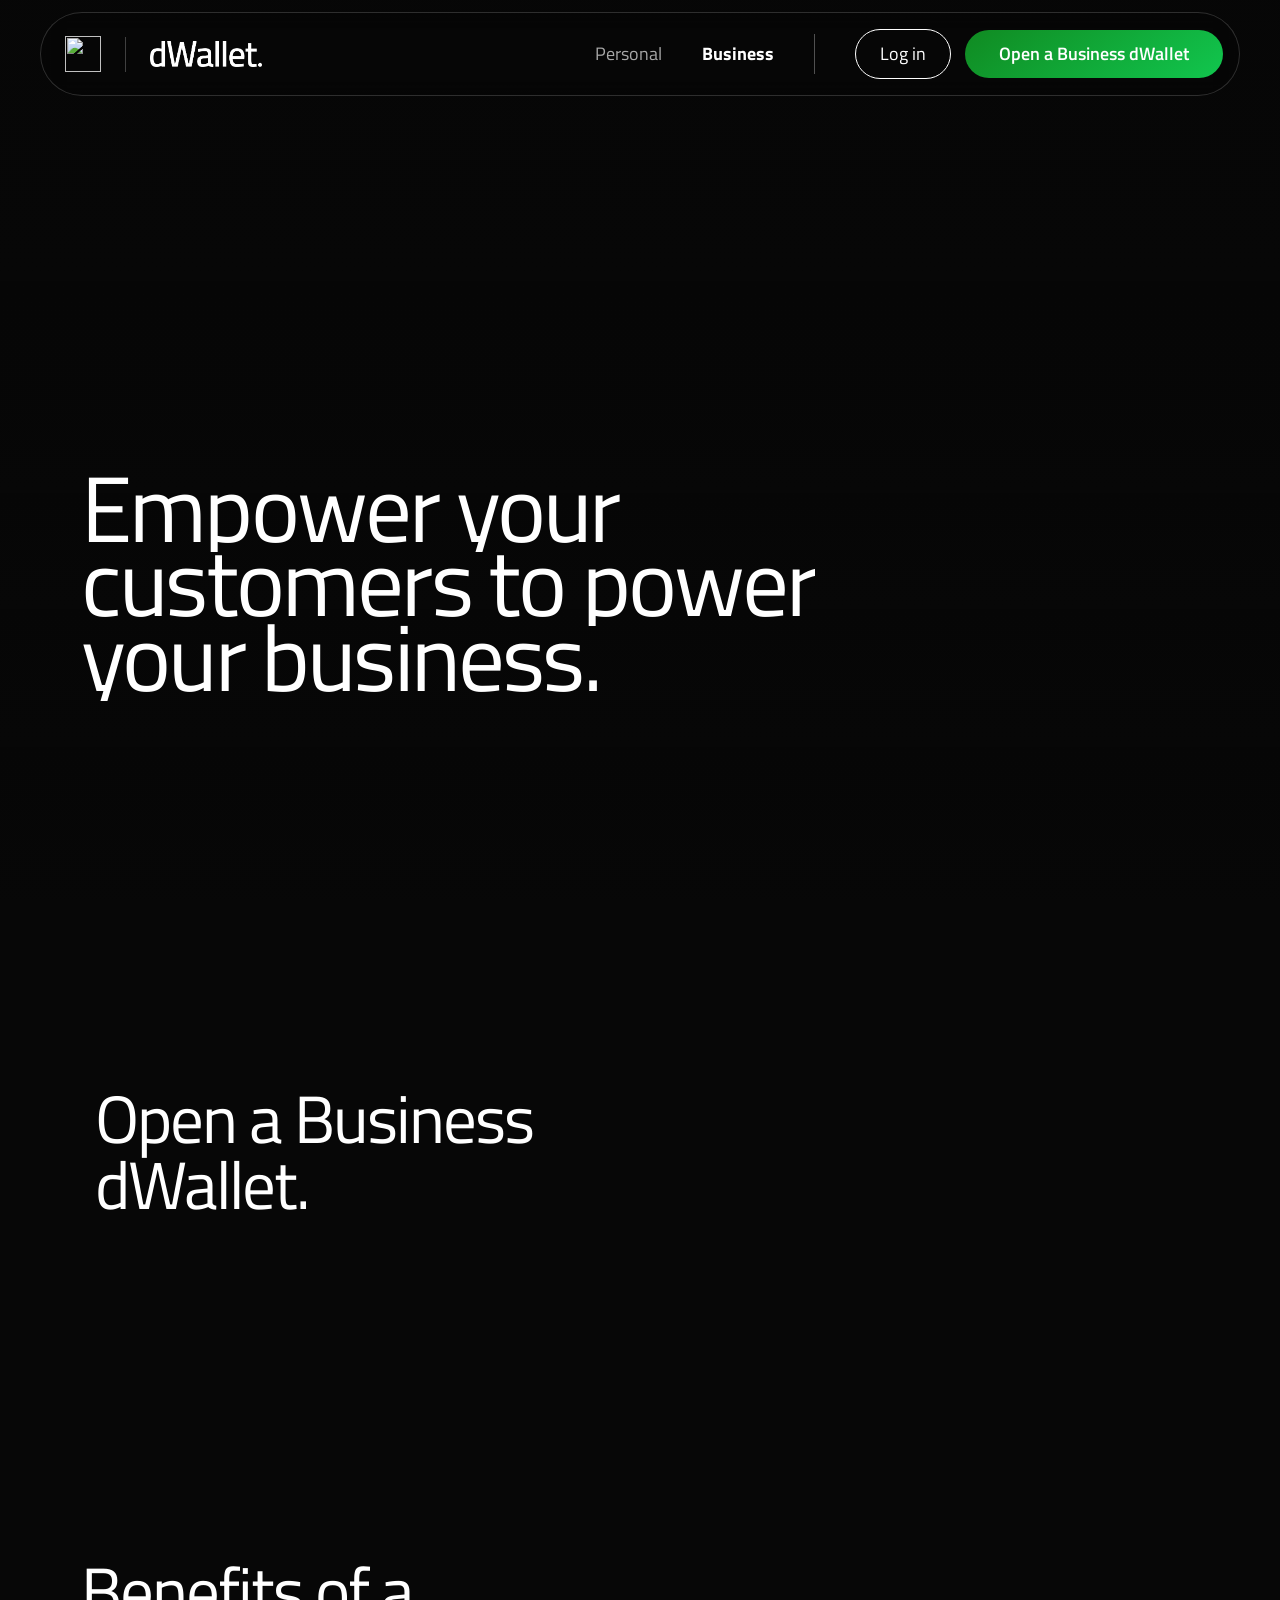
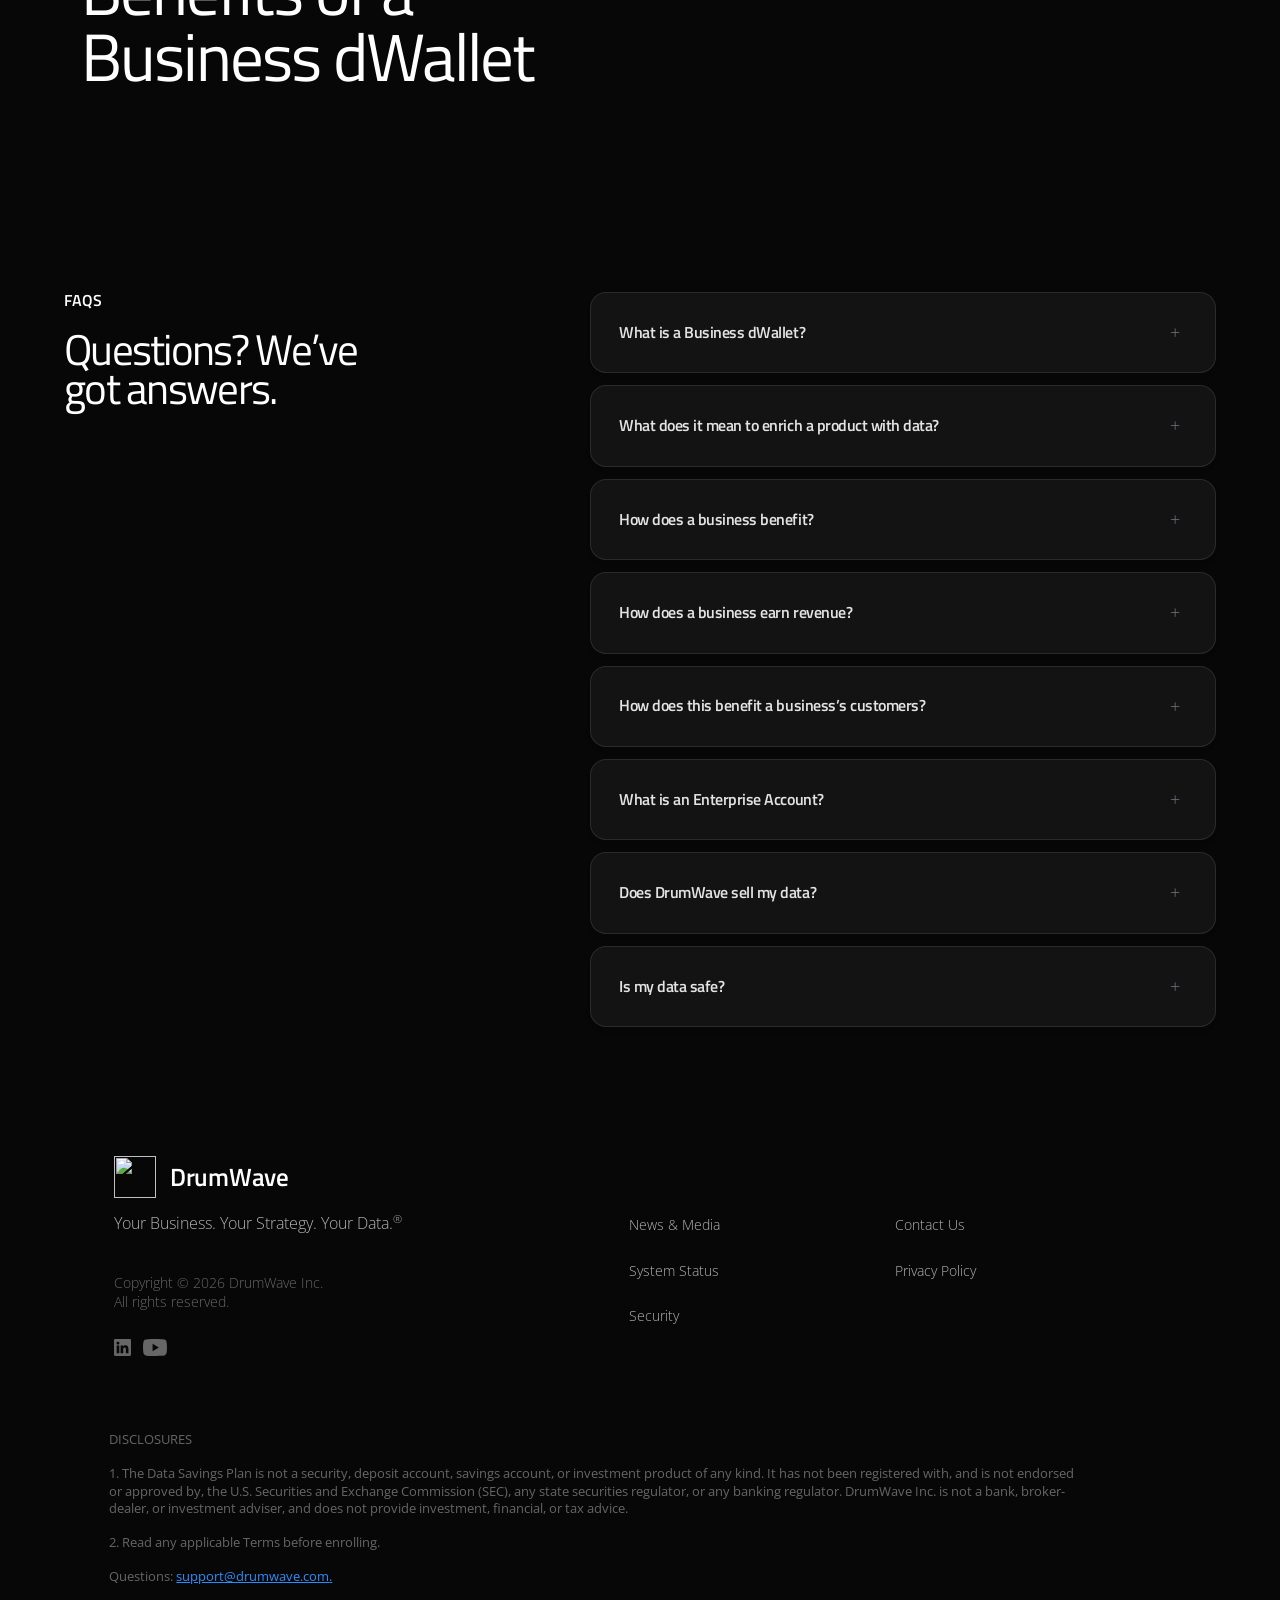
==== business.html @ 738a0034 "feat: site dw26cs release commit for initial deployment" ====
<!doctype html>
<html lang="en">
<head>
<meta charset="utf-8">
<meta name="viewport" content="width=device-width, initial-scale=1">
<title>DrumWave for Business: Empower your customers to power your business.</title>
<meta name="description" content="Empower your customers to power your business with a Business dWallet. Enrich your products with data, unlock a new revenue stream, and deliver more value to the people you serve.">
<meta name="robots" content="index, follow">
<link rel="canonical" href="https://drumwave.com/business.html">
<meta name="google-site-verification" content="Uno11EyNkLUE6XqBr32cJUTJdfERnW0rC3Rj4m_h0rY">

<meta property="og:type" content="website">
<meta property="og:site_name" content="DrumWave">
<meta property="og:title" content="DrumWave for Business: Turn Customer Data Into Revenue">
<meta property="og:description" content="Empower your customers to power your business with a Business dWallet — a new revenue stream built on data your customers already trust you with.">
<meta property="og:url" content="https://drumwave.com/business.html">
<meta property="og:image" content="https://drumwave.com/assets/img/sept8-run-01.jpg">
<meta property="og:image:width" content="1920">
<meta property="og:image:height" content="1080">
<meta property="og:image:alt" content="A barista pulling a shot at an espresso machine in a cafe">
<meta property="og:locale" content="en_US">
<meta name="twitter:card" content="summary_large_image">
<meta name="twitter:title" content="DrumWave for Business: Turn Customer Data Into Revenue">
<meta name="twitter:description" content="Empower your customers to power your business with a Business dWallet — a new revenue stream built on data your customers already trust you with.">
<meta name="twitter:image" content="https://drumwave.com/assets/img/sept8-run-01.jpg">

<!-- CookieScript consent banner -->
<script type="text/javascript" src="assets/js/cookiescript.js"></script>
<link rel="stylesheet" href="assets/css/cookiescript-custom.css">
<script type="text/javascript" src="assets/js/analytics.js"></script>
<script type="application/ld+json">
{
  "@context": "https://schema.org",
  "@type": "Organization",
  "name": "DrumWave",
  "url": "https://drumwave.com",
  "logo": "https://drumwave.com/assets/img/logo.png",
  "sameAs": [
    "https://linkedin.com/company/drumwave",
    "https://www.youtube.com/@Drumwave"
  ]
}
</script>
<script type="application/ld+json">
{
  "@context": "https://schema.org",
  "@type": "BreadcrumbList",
  "itemListElement": [
    { "@type": "ListItem", "position": 1, "name": "Home", "item": "https://drumwave.com/" },
    { "@type": "ListItem", "position": 2, "name": "Business", "item": "https://drumwave.com/business.html" }
  ]
}
</script>
<script type="application/ld+json">
{
  "@context": "https://schema.org",
  "@type": "FAQPage",
  "mainEntity": [
    {
      "@type": "Question",
      "name": "What is a Business dWallet?",
      "acceptedAnswer": {
        "@type": "Answer",
        "text": "A Business dWallet is a data wallet that enables a business to own, save, and manage the value of its data. With a Business dWallet, companies can enrich their products and services with data, turning every SKU into a traceable digital record with product-level data ownership and richer context with every transaction. This enables businesses' customers to gain shared custody of their data and receive value, and it enables businesses to reach a targeted group of individuals in the marketplace. All of this comes with a secure way to certify, manage, and license data."
      }
    },
    {
      "@type": "Question",
      "name": "What does it mean to enrich a product with data?",
      "acceptedAnswer": {
        "@type": "Answer",
        "text": "It’s as easy as importing the product information and confirming the suggestions in DrumWave’s automated tool selected for the company’s data. The business has full control over the products uploaded into the ecosystem and can manage them at any time, making them available or hiding them. Once the products are enriched with data, customers get the product as usual, plus the data that comes with it. With each transaction, the value of the data accumulates in their Data Savings Plan."
      }
    },
    {
      "@type": "Question",
      "name": "How does a business benefit?",
      "acceptedAnswer": {
        "@type": "Answer",
        "text": "A business gains on several fronts. Products enriched with certified data carry richer context in every transaction, and every SKU becomes a traceable digital record. The data a business already generates becomes a resource it can save, value, and license in the marketplace, creating a new revenue stream. And the gains go beyond revenue: by giving customers a share of the value their data creates, a business builds trust and stronger relationships."
      }
    },
    {
      "@type": "Question",
      "name": "How does a business earn revenue?",
      "acceptedAnswer": {
        "@type": "Answer",
        "text": "Businesses earn revenue as the data contributed is licensed for the cases authorized by the chosen Data Savings Plan. Data never leaves the system, so licensing happens as often as its value is used in offers and licensing deals."
      }
    },
    {
      "@type": "Question",
      "name": "How does this benefit a business’s customers?",
      "acceptedAnswer": {
        "@type": "Answer",
        "text": "Every purchase does more for the customers. Each transaction adds Data Certificates to their Data Savings Plan, and consumers receive cash benefits when choosing to license their data or accept an offer. Customers earn from the relationship they already have with the business, and that builds trust and gives them a reason to keep coming back."
      }
    },
    {
      "@type": "Question",
      "name": "What is an Enterprise Account?",
      "acceptedAnswer": {
        "@type": "Answer",
        "text": "Like banks in the financial system, Enterprise Accounts are authorized and audited businesses providing data monetization services within DrumWave’s Ecosystem. It’s an entity that issues dWallets and distributes and manages Data Savings Plans. An Enterprise Account provides individuals and organizations the infrastructure to participate in the New Data Economy at scale, supporting transactions that move money and data value simultaneously."
      }
    },
    {
      "@type": "Question",
      "name": "Does DrumWave sell my data?",
      "acceptedAnswer": {
        "@type": "Answer",
        "text": "No. Your data stays where it already is. DrumWave never holds your data, only the value it generates, like a bank that holds your money but does not own it. Your Data Savings Plan holds Data Certificates that represent your data and its value. Nothing happens with them without your approval."
      }
    },
    {
      "@type": "Question",
      "name": "Is my data safe?",
      "acceptedAnswer": {
        "@type": "Answer",
        "text": "Yes. DrumWave protects your business data using robust industry-standard security protocols and encryption methods, ensuring your information never leaves our secure system. We maintain strict compliance with global data standards, including GDPR, CCPA, LGPD, and SOC 2."
      }
    }
  ]
}
</script>
<link rel="icon" type="image/png" sizes="32x32" href="assets/img/favicon-32x32.png">
<link rel="icon" type="image/png" sizes="16x16" href="assets/img/favicon-16x16.png">
<link rel="icon" href="assets/img/favicon.ico">
<link rel="apple-touch-icon" sizes="180x180" href="assets/img/apple-touch-icon.png">
<link rel="manifest" href="site.webmanifest">
<link rel="preconnect" href="https://fonts.googleapis.com">
<link rel="preconnect" href="https://fonts.gstatic.com" crossorigin>
<link href="https://fonts.googleapis.com/css2?family=Titillium+Web:wght@200;300;400;600;700&family=Open+Sans:wght@300;400;500;600;700&display=swap" rel="stylesheet">
<style>
:root{
  --ink:#070707;
  --bone:#F3F2EE;
  --cobalt:#1F5BFF;
  --mute:#8A8A86;
  --line:rgba(243,242,238,.14);
  --scrim:rgba(7,7,7,.42);
}
*{box-sizing:border-box;margin:0;padding:0}
html{background:var(--ink);color:var(--bone)}
body{
  /* set on body as well as html: a host stylesheet targeting body would
     otherwise beat what body inherits from html, and drop text to its color */
  background:var(--ink);
  color:var(--bone);
  font-family:'Open Sans',system-ui,-apple-system,sans-serif;
  font-size:16px;
  font-weight:300;
  -webkit-font-smoothing:antialiased;
  -moz-osx-font-smoothing:grayscale;
  overflow-x:hidden;
  line-height:1.3;
}
img{display:block;user-select:none;-webkit-user-drag:none}
a{color:inherit;text-decoration:none}
button{font:inherit;color:inherit;background:none;border:0;cursor:pointer}

/* type */
.mono{
  font-family:'Open Sans',system-ui,sans-serif;
  font-size:11px;
  letter-spacing:.14em;
  text-transform:uppercase;
  color:var(--mute);
  font-weight:400;
}
.display{
  font-family:'Titillium Web',system-ui,sans-serif;
  font-weight:300;
  letter-spacing:-.025em;
  line-height:.98;
}
.xl{font-size:clamp(3rem,9.6vw,11rem)}
.lg{font-size:clamp(2.3rem,6.8vw,7.6rem)}
.md{font-size:clamp(1.8rem,5.4vw,5.6rem)}
.ln{display:block;overflow:hidden;padding-bottom:.08em;margin-bottom:-.08em}
.ln>span{display:block;will-change:transform}
.cob{color:var(--cobalt)}

/* chrome */
/* Figma 3068-141400: 1058px pill, 24/16 padding, 100px radius, 70% ink under a
   10px blur, 1px hairline at 30% grey. Type is Titillium 18 throughout. */
.nav{
  position:fixed;top:12px;left:50%;transform:translateX(-50%);z-index:50;
  width:min(1200px,94vw);height:84px;padding:16px 16px 16px 24px;
  display:flex;align-items:center;gap:40px;
  border:1px solid rgba(139,139,139,.3);border-radius:100px;
  background:rgba(7,7,7,.7);backdrop-filter:blur(10px);-webkit-backdrop-filter:blur(10px);
  font-family:'Titillium Web',system-ui,sans-serif;font-size:18px;line-height:1;
}
.nav .logo{display:flex;align-items:center;gap:24px;margin-right:auto}
.nav .logo .mark{width:36px;height:36px;display:block;object-fit:contain;flex:none}
.nav .logo .rule{width:1px;height:35px;background:rgba(153,153,153,.4);flex:none}
.nav .logo .wordmark{display:block;height:26px;width:auto;flex:none}
.nav .links{display:flex;align-items:center;gap:40px}
.nav .links a{font-weight:400;color:rgba(255,255,255,.65);transition:color .25s,opacity .25s}
.nav .links a:hover{color:#fff}
.nav .links a.cur{font-weight:700;color:#fff;opacity:1}
.nav .sep{width:1px;height:40.5px;background:rgba(255,255,255,.3);flex:none}
.nav .ctas{display:flex;align-items:center;gap:14px}
.nav .pill{
  display:inline-flex;align-items:center;justify-content:center;white-space:nowrap;
  padding:12px 24px;border-radius:500px;border:.911px solid #fff;
  font-weight:400;line-height:24px;color:#fff;transition:background .25s,filter .25s;
}
.nav .pill:hover{background:rgba(243,242,238,.12)}
/* the CTA is the split-button: 258 wide on a 56 radius, and the green ramp */
.nav .pill.p{width:258px;border:none;border-radius:56px;font-weight:600;background-image:linear-gradient(142.86deg,#108B22 1.43%,#11CA51 106.43%)}
.nav .pill.p:hover{filter:brightness(1.12)}

/* MOBILE MENU OVERLAY & MODAL (Figma exact match 4222-21393) */
.nav-toggle{
  display:none;align-items:center;justify-content:center;
  width:42px;height:42px;
  color:#FFF;background:none;border:none;
  cursor:pointer;transition:opacity .2s;flex:none;margin-left:auto;
}
.nav-toggle:hover{opacity:.75}

.mobile-menu-overlay{
  position:fixed;inset:0;z-index:9999;
  background:rgba(0,0,0,0.65);backdrop-filter:blur(10px);-webkit-backdrop-filter:blur(10px);
  display:flex;justify-content:center;align-items:flex-start;
  padding:16px;opacity:0;pointer-events:none;transition:opacity .25s ease;
}
.mobile-menu-overlay.is-open{
  opacity:1;pointer-events:auto;
}
.mobile-menu-card{
  width:100%;max-width:380px;
  background:#0D0D0D;border:1px solid rgba(255,255,255,0.15);
  border-radius:28px;padding:24px 24px 28px;
  box-shadow:0 24px 48px rgba(0,0,0,0.8);
  transform:translateY(-12px) scale(0.96);transition:transform .25s cubic-bezier(0.16,1,0.3,1);
}
.mobile-menu-overlay.is-open .mobile-menu-card{
  transform:translateY(0) scale(1);
}
.mobile-menu-head{
  display:flex;align-items:center;justify-content:space-between;
  margin-bottom:28px;padding-bottom:16px;border-bottom:1px solid rgba(255,255,255,0.08);
}
.mobile-menu-head .logo{display:flex;align-items:center;gap:14px}
.mobile-menu-head .logo .mark{width:28px;height:28px;object-fit:contain}
.mobile-menu-head .logo .rule{width:1px;height:24px;background:rgba(153,153,153,.4)}
.mobile-menu-head .logo .wordmark{height:16px;width:auto}
.mobile-menu-close{
  width:36px;height:36px;display:flex;align-items:center;justify-content:center;
  color:rgba(255,255,255,0.8);background:none;
  border:none;cursor:pointer;
  transition:color .2s;
}
.mobile-menu-close:hover{color:#FFF}
.mobile-menu-links{display:flex;flex-direction:column;gap:18px;margin-bottom:28px}
.mobile-menu-links a{
  font-family:'Titillium Web',system-ui,sans-serif;font-size:20px;font-weight:400;
  color:rgba(255,255,255,0.85);transition:color .2s;
}
.mobile-menu-links a.cur{font-weight:700;color:#FFF}
.mobile-menu-links a:hover{color:#FFF}
.mobile-menu-actions{display:flex;flex-direction:column;gap:12px}
.mobile-menu-actions .btn-login{
  display:flex;align-items:center;justify-content:center;
  width:100%;height:48px;border-radius:100px;border:1px solid #FFFFFF;
  font-family:'Titillium Web',sans-serif;font-size:16px;font-weight:400;color:#FFFFFF;
  transition:background .2s;
}
.mobile-menu-actions .btn-login:hover{background:rgba(255,255,255,0.12)}
.mobile-menu-actions .btn-account{
  display:flex;align-items:center;justify-content:center;
  width:100%;height:50px;border-radius:100px;border:none;
  background:linear-gradient(142.86deg,#108B22 1.43%,#11CA51 106.43%);
  font-family:'Titillium Web',sans-serif;font-size:16px;font-weight:600;color:#FFFFFF;
  transition:filter .2s;
}
.mobile-menu-actions .btn-account:hover{filter:brightness(1.12)}

@media (max-width:900px){
  /* ── MOBILE NAVIGATION HEADER PILL (Figma match) ── */
  .nav {
    gap: 0 !important;
    height: 52px !important;
    padding: 0 12px 0 16px !important;
    width: calc(100vw - 32px) !important;
    max-width: 420px !important;
    top: 14px !important;
    left: 50% !important;
    transform: translateX(-50%) !important;
    display: flex !important;
    align-items: center !important;
    justify-content: space-between !important;
    box-sizing: border-box !important;
    border-radius: 500px !important;
  }
  .nav .logo {
    display: flex !important;
    align-items: center !important;
    gap: 12px !important;
    margin-right: auto !important;
  }
  .nav .logo .mark {
    display: block !important;
    width: 28px !important;
    height: 28px !important;
    flex: none !important;
  }
  .nav .logo .rule {
    display: block !important;
    width: 1px !important;
    height: 18px !important;
    background: rgba(255,255,255,0.3) !important;
    flex: none !important;
  }
  .nav .logo .wordmark {
    display: block !important;
    height: 16px !important;
    width: auto !important;
    flex: none !important;
  }
  .nav .links, .nav .sep, .nav .ctas {
    display: none !important;
  }
  .nav-toggle {
    display: flex !important;
    align-items: center !important;
    justify-content: center !important;
    width: 36px !important;
    height: 36px !important;
    padding: 0 !important;
    margin-left: auto !important;
    color: rgba(255,255,255,0.8) !important;
    background: transparent !important;
    border: none !important;
    border-radius: 0 !important;
    box-shadow: none !important;
    flex: none !important;
    cursor: pointer !important;
  }
}

/* scenes */
.act{position:relative;height:100vh;height:100svh;overflow:hidden;background:var(--ink)}
.act-layer{position:absolute;inset:0;overflow:hidden}
.frame{position:absolute;inset:0;opacity:0;will-change:opacity,transform}
.frame picture{display:block;width:100%;height:100%}
.frame img{width:100%;height:100%;object-fit:cover}
#act1 > .frame::after{content:none}
/* HERO RUN, rebuilt on plain CSS transitions instead of a GSAP timeline — a JS
   setTimeout chain toggles .run-on per frame (see runFrames() below) and the
   crossfade/zoom are handled entirely by the browser's own transition engine, so
   there is no shared timeline whose scheduling several photographs could drift
   against. Applies on both layouts; each <picture>'s own <source> already picks
   the phone crop under 760px, so only the underlying image changes there. */
#act1.run-css > .frame{opacity:0;transition:opacity var(--run-cut, .25s) linear}
#act1.run-css > .frame.run-on{opacity:1}
#act1.run-css > .frame img{transform:scale(1.06);transition:transform var(--run-zoom-dur, 0s) ease-out}
#act1.run-css > .frame.run-zoom img{transform:scale(1)}
#act1 .hero-phone{display:none}   /* the phone's four-line break of the headline; see the 760 block */
/* sept-8: the run now holds one headline over eleven photographs, and several of
   them are bright where the old set was uniformly dark — the copy measured 124
   luma behind it on the solar and crate frames against 66 on the opener. The
   lower half of the scrim is deepened so the one piece of copy reads on all of
   them; the top is untouched, so the frames' own light is unchanged. */
.photo-veil{position:absolute;inset:0;pointer-events:none;background:linear-gradient(180deg,rgba(7,7,7,.06) 0%,rgba(7,7,7,.18) 45%,rgba(7,7,7,.52) 76%,rgba(7,7,7,.70) 100%)}
.frame::after{content:"";position:absolute;inset:0;background:linear-gradient(180deg,rgba(7,7,7,.12) 0%,rgba(7,7,7,.28) 55%,rgba(7,7,7,.62) 100%)}
.frame.on{opacity:1}
.pad{position:absolute;left:5vw;right:5vw}

/* ACT 1 */
/* sept-3, Figma 3406-5989: its own photograph for the baby frame, cropped the way that
   node crops it. The source is 3:2, so cover fits it by width and leaves 200px of
   vertical overflow in a 16:9 box; the node's y of -105 is 52.5% of that, not the 50%
   cover would centre on. Five pixels, but it is the difference the node asks for. */
/* Type comes straight off the design: Titillium 400 at 140/112px with -4.2px of
   tracking. Placement does not — asked for: sit exactly where "Every tap. Every step."
   sits, so the two statements read as one voice in one place rather than as two blocks
   the eye has to travel between. So this is top-anchored on .run-say's 51.67vh (558 of
   1080) instead of the 12.78vh up from the bottom the node draws it at.
   The 6.3vw left was already shared. The one number that is not simply copied is the
   nudge below: the two blocks set different line-heights, .8 here against .9 there, and
   a line box shorter than its own text overflows symmetrically — so at equal box tops
   this headline's glyphs would ride 0.05em, about 7px at 140, above the other's. The
   .025em pushes them back down onto it. */
/* z-index 6 so the headline paints over the frames, which follow it in the DOM. */
#act1 .hero-h{z-index:6;
  position:absolute;left:6.3vw;top:calc(51.67vh + .05em);bottom:auto;max-width:92vw;color:#fff;
  /* 7.29vw is 140/1920, so the cap is reached at exactly the frame it was drawn on.
     The floor stays at the 3rem it has always been: the spec is for the wide screen,
     and letting it set the phone's size too would have shrunk the headline there
     from 48px to 35px, which is not what was asked for. */
  font-size:clamp(3rem,7.29vw,8.75rem);
  font-weight:400;line-height:.8;letter-spacing:-.03em;
}
/* SEPT-3 ONLY. Figma 3406-5930 and 3406-5968 give the run a second block of copy:
   the tap frame carries "Every tap. Every step." and the delivery frame finishes the
   sentence. Top-anchored at 558/1080, on the 6.3vw left and 1310/1920 measure the
   every-tap screen already uses, so the two read as the same voice. */


/* ACT 2 */
/* Figma 3157-67721 gives the charging frame a flat scrim; the shared layer already
   carries the bottom, so this only lifts the top back to that level */
/* Figma 3157-67710: right edge 1801/1920, top 521/1080, 140px, -4.2 tracking */
/* Figma 3157-67631: 1148px circle centred at 1362,1125 on a 1920x1080 frame */
/* placements measured off the three reference frames: Every high-left, Single
   right and lower, Day indented near the bottom — and set smaller than the hero */

/* ACT 3 */
/* Figma 3198-49275: flat #101010, copy at left 121/1920, baseline 936/1080,
   140px on a 1214px measure, -4.2 tracking */
/* its own section rather than a layer inside act 1, so it is opaque: the reader
   scrolls onto a finished screen and the copy arrives on it */
/* Figma 3347-82746: the photograph then fades up over that — 1945x1459 from the
   frame's origin, under a 35% black wash. It starts at nothing; see PHOTO_IN. */
/* Figma 3214-2823: same panel and same measure, copy top-anchored at 569/1080 */
/* 400, not the 300 .display carries — the same weight the hero and the run's copy were
   given, so the three big statements on the page match. */
#worth .worth{position:absolute;left:6.3vw;bottom:12.31vh;text-align:left;width:57.92vw;z-index:6;
  font-size:clamp(2.2rem,7.29vw,8.75rem);font-weight:400;line-height:.9;letter-spacing:-.03em;color:#fff}

/* AGE SCENES (Age 0, Age 2, ...) */
.age-scene .frames{position:absolute;inset:0}
.age-scene .frame::after{background:linear-gradient(180deg,rgba(7,7,7,0) 60%,rgba(7,7,7,.55) 85%,rgba(7,7,7,.7) 100%)}
.age-scene .num-wrap{position:absolute;left:5vw;bottom:24vh;z-index:5;pointer-events:none}
.age-scene .num-wrap .lab{display:flex;align-items:center;gap:12px;margin-bottom:1.2em;margin-left:.3em;color:var(--bone)}
.age-scene .num-wrap .lab i{width:6px;height:6px;background:var(--cobalt);display:block}
.age-scene .bignum{color:var(--bone);font-weight:200;font-size:clamp(3rem,15.625vw,300px);letter-spacing:-.02em;font-variant-numeric:tabular-nums}
.age-scene .stage-tag{position:absolute;right:5vw;top:11vh;text-align:right;z-index:6}
.age-scene .stage-tag .age{font-size:clamp(2rem,7vw,7rem);color:var(--bone);font-variant-numeric:tabular-nums;font-weight:200}
.age-scene .stage-tag .cap{margin-top:.6em;color:var(--bone);opacity:.7;letter-spacing:.1em}

/* AGE PICKER (cobalt scrub track) */
.age-scene .ctl{position:absolute;left:5vw;right:5vw;bottom:8vh;z-index:7;touch-action:none;user-select:none}
.age-scene .ctl .hint{display:flex;justify-content:space-between;margin-bottom:14px}
.age-scene .ctl .hint b{font-weight:500;color:var(--bone)}
.age-scene .track{position:relative;height:44px;cursor:grab}
.age-scene .track:active{cursor:grabbing}
.age-scene .track .rail{position:absolute;left:0;right:0;top:50%;height:1px;background:var(--line);transform:translateY(-50%)}
.age-scene .track .fill{position:absolute;left:0;top:50%;height:1px;background:var(--cobalt);transform:translateY(-50%);width:0}
.age-scene .track .ticks{position:absolute;left:0;right:0;top:50%;transform:translateY(-50%);display:flex;justify-content:space-between;pointer-events:none}
.age-scene .track .ticks i{display:block;width:2px;height:2px;background:var(--mute);opacity:.35;transform:translateY(-8px)}
.age-scene .track .ticks i.hit{background:var(--cobalt);opacity:1;height:6px;transform:translateY(-10px)}
.age-scene .track .handle{position:absolute;top:50%;left:0;width:18px;height:18px;border-radius:50%;background:var(--cobalt);transform:translate(-50%,-50%);box-shadow:0 0 0 6px rgba(31,59,255,.18)}
.age-scene .ctl .ages{position:relative;display:flex;justify-content:space-between;margin-top:10px}
.age-scene .ctl .ages span{position:absolute;transform:translateX(-50%);color:var(--mute);transition:color .3s;font-size:11px}
.age-scene .ctl .ages span.cur{color:var(--bone)}

/* ACT 6 : THE SOLUTION — fades up on black at the end of the #ages pin */
.solution-preview{position:absolute;inset:0;z-index:9;pointer-events:none}
.solution-preview .sol-state{position:absolute;left:5.83vw;max-width:49vw;z-index:2}
/* Figma 3260-117245: the copy block is vertically centred on the frame and 849px
   wide on a 1920 measure, with the body 37px under the headline */
.solution-preview #solStateA{top:50%;transform:translateY(-50%);width:44.22vw;max-width:none}
/* State B's own node: 115 in from the left, 333 down, and 390 under a block that is
   three 118.8 lines — 333+357+390 is the 1080 frame. So it is deliberately NOT
   centred the way state A is; it sits 29px above centre, and the 3px of left is
   its own too. Both states are drawn on their own frame, and the words differ
   across the change, so neither offset reads as a jump. */
.solution-preview #solStateB{left:5.99vw;top:30.8vh}
.solution-preview .sol-headline{font-family:'Titillium Web',sans-serif;font-weight:400;font-size:clamp(2.2rem,6.25vw,7.5rem);line-height:.99;letter-spacing:-.03em;color:#E3E3E3}
/* The descender of the g in "Introducing" and "Savings" was being cut off.
   Titillium's font box is 124px where line-height .99 gives an 81px line box, so the
   glyphs overhang their own line by 21.5px at the bottom — and .ln masks at the padding
   edge, which the shared rule opens by only .08em (6.5px). Measured spill past the
   clip: 14.97px. .27em is 22.1px, which clears the ink with a little to spare.
   Scoped here rather than raised on .ln, because that rule masks every reveal on the
   page and its bottom edge is doing real work in each of them.
   The negative margin matches the padding, as the shared rule does, so the block
   occupies exactly the height it did — this changes what is clipped, not the layout.
   The cost is that this same edge hides the queued state, so SOL_OUT below has to grow
   with it. */
.solution-preview .sol-headline .ln,
.solution-preview .biz-ben-title .ln{padding-bottom:.27em;margin-bottom:-.27em}
.solution-preview .sol-blue{color:#278EFF}
/* 28px. Node 3260:117251 gives this paragraph 84px across two lines, which is 42 a
   line — 28px on 1.5 leading, where it had been 20. */
.solution-preview .sol-body{margin-top:1.93vw;max-width:none;font-family:'Open Sans',sans-serif;font-weight:400;font-size:clamp(1rem,1.458vw,1.75rem);line-height:1.5;color:#fff;opacity:0}

/* ── sept-8 framing 1 — Figma 3678:125541 ───────────────────────────────────
   The copy column is its own frame at 143,182 on the 1920x1080 artboard with
   40px of top padding, so the headline's cap sits at 222 — 20.56vh. It is not
   centred the way the old state A was, hence the transform:none. Inside, the
   stack is left in flow at the artboard's own gaps (28 / 48 / 16). */
.solution-preview #solStateA{left:7.45vw;top:20.56vh;transform:none;width:50.74vw;max-width:none}
.solution-preview #solStateA .sol-headline{font-size:clamp(2rem,5.208vw,6.25rem);line-height:.99;letter-spacing:-.03em;color:#fff;margin:0;padding:0}
.sol-br-mob{display:none}
/* 40px on 1.05 with -1.6px of tracking — Titillium here, not the Open Sans the
   Data Savings Plan body used, because this line is display copy on its frame. */
.solution-preview #solStateA .sol-body{margin-top:1.458vw;font-family:'Titillium Web',sans-serif;font-weight:400;font-size:clamp(1.1rem,2.083vw,2.5rem);line-height:1.05;letter-spacing:-.04em;color:#E3E3E3}
.solution-preview .biz-cta{margin-top:2.5vw;display:inline-flex;align-items:center;justify-content:center;width:14.11vw;min-width:10.5rem;height:3.02vw;min-height:2.5rem;border-radius:500px;background:#fff;color:#090908;font-family:'Titillium Web',sans-serif;font-weight:600;font-size:clamp(.85rem,1.042vw,1.25rem);line-height:1;text-decoration:none;pointer-events:auto;opacity:0;transition:background .25s}
.solution-preview .biz-cta:hover{background:#E3E3E3}
/* 12px with 2px of tracking, which is .1667em of its own size */
.solution-preview .biz-note{margin-top:.833vw;max-width:23.65vw;font-family:'Open Sans',sans-serif;font-weight:400;font-size:clamp(.6rem,.625vw,.75rem);line-height:1.35;letter-spacing:.1667em;text-transform:uppercase;color:#E3E3E3;opacity:0}
/* The two card stacks, 330x337 at 1007,479 and 390x393 at 1362,425. Flat
   exports — they are product UI, the same call the how-cards make. */
.solution-preview .biz-stats{position:absolute;inset:0;z-index:1;opacity:0;pointer-events:none}
.solution-preview .biz-stats img{position:absolute;display:block;height:auto}
.solution-preview .biz-stats-a{left:52.45vw;top:44.35vh;width:17.19vw}
.solution-preview .biz-stats-b{left:70.94vw;top:39.35vh;width:20.31vw}

/* ── sept-8 framing 2 — Figma 3783:21746, Benefits of a Business dWallet ──── */
.solution-preview #solStateB{position:absolute;inset:0;width:100%;height:100%;max-width:none}
.solution-preview .biz-ben{position:absolute;inset:0;width:100%;height:100%}
/* moved to match #worth .worth's bottom-left anchor: the title is only ever
   visible on its own (it exits via yPercent before the cards fade in, see the
   GSAP timeline), so there is no overlap risk with .biz-ben-cols below it */
.solution-preview .biz-ben-title{
  position:absolute;left:6.3vw;bottom:12.31vh;top:auto;transform:none;width:57.92vw;margin:0;padding:0;
  font-family:'Titillium Web',sans-serif;font-weight:400;font-size:clamp(2rem,5.208vw,6.25rem);
  line-height:.99;letter-spacing:-.03em;color:#fff;z-index:5;
}
.solution-preview .biz-ben-cols{position:absolute;left:0;right:0;bottom:0;top:auto;height:calc(75vh + 30px);display:flex;width:100vw;align-items:flex-end;z-index:4}
/* opacity:0 is the resting state, as it is for every other piece of this
   section: the timeline's fromTo's are immediateRender:false, so nothing
   applies a start value until the pin plays. Without it the whole screen
   sits visible on top of the framings either side of it. */
.solution-preview .biz-ben-col{position:absolute;bottom:0;top:0;height:100%;overflow:hidden;opacity:0;border-radius:0}
.solution-preview .biz-ben-col1{left:0;width:33.333%}
.solution-preview .biz-ben-col2{left:33.333%;width:33.334%}
.solution-preview .biz-ben-col3{left:66.667%;width:33.333%}

.solution-preview .biz-ben-photo{position:absolute;inset:0;width:100%;height:100%;object-fit:cover;object-position:bottom;border-radius:0}
.solution-preview .biz-ben-window{position:absolute;left:43.57%;bottom:0;top:0;width:56.43%;height:100%;object-fit:cover;object-position:center}
.solution-preview .biz-ben-glow{
  position:absolute;left:49.2%;bottom:55%;width:110%;aspect-ratio:1;
  transform:translate(-50%,50%);pointer-events:none;mix-blend-mode:screen;
  background:radial-gradient(circle closest-side, rgba(42,55,94,.62), rgba(42,55,94,0) 68%);
}
.solution-preview .biz-ben-copy{position:absolute;left:0;right:0;bottom:0;height:clamp(150px,20.83vh,225px);padding:2.08vw;background:rgba(0,0,0,.8);color:#f3f2ee;z-index:5;box-sizing:border-box;display:flex;flex-direction:column;gap:.625vw;justify-content:flex-start}
.solution-preview .biz-ben-copy h3{margin:0;font-family:'Open Sans',sans-serif;font-weight:600;font-size:clamp(1.05rem,1.4583vw,1.75rem);line-height:1.1;letter-spacing:-.03em;color:#fff}
.solution-preview .biz-ben-copy p{margin:0;font-family:'Open Sans',sans-serif;font-weight:300;font-size:clamp(.78rem,.9375vw,1.125rem);line-height:1.375;letter-spacing:-.013em;color:#f3f2ee}

.solution-preview .biz-chip{
  position:absolute;display:inline-flex;align-items:center;padding:.55vw .85vw;
  border-radius:.4vw;font-family:'Titillium Web',sans-serif;font-weight:400;
  font-size:clamp(.75rem,1.1vw,1.25rem);line-height:1.2;letter-spacing:-.02em;color:#e3e3e3;white-space:nowrap;
  backdrop-filter:blur(10px);-webkit-backdrop-filter:blur(10px);z-index:4;
}
.solution-preview .biz-chip-blue{background:rgba(1,106,221,.6)}
.solution-preview .biz-chip-blue2{background:rgba(10,72,138,.6)}
.solution-preview .biz-chip-dark{background:rgba(17,17,17,.6)}
.biz-ben-mobile-card{display:none}
.biz-ben-mobile-copy{display:none}

.solution-preview .biz-ben-chart{
  position:absolute;left:10%;width:80%;bottom:calc(clamp(135px,14.5vw,220px) + 1.8vw);height:clamp(160px,16.5vw,255px);
  display:flex;flex-direction:column;justify-content:space-between;
  padding:1vw;border-radius:1vw;background:rgba(17,17,17,.65);box-sizing:border-box;
  backdrop-filter:blur(12px);-webkit-backdrop-filter:blur(12px);z-index:4;
}
.solution-preview .biz-ben-chart-head{display:flex;align-items:flex-start;justify-content:space-between}
.solution-preview .biz-ben-value{display:inline-flex;align-items:center;gap:.5vw;padding-top:.3vw;font-family:'Open Sans',sans-serif;font-weight:400;font-size:clamp(.7rem,.88vw,1.1rem);line-height:1.2;color:#e3e3e3}
.solution-preview .biz-ben-value svg{width:.65vw;height:1.3vw;flex:none}
.solution-preview .biz-ben-select{display:inline-flex;align-items:center;gap:.3vw;padding:.5vw .7vw;border-radius:.2vw;background:#181818;font-family:'Titillium Web',sans-serif;font-size:clamp(.75rem,.93vw,1.1rem);line-height:1.2;color:#fff}
.solution-preview .biz-ben-select svg{width:1.2vw;height:1.2vw;flex:none}
.solution-preview .biz-ben-chart-body{position:relative;flex:1;min-height:8vw}
.solution-preview .biz-ben-y{position:absolute;left:0;top:23.4%;height:59.8%;display:flex;flex-direction:column;justify-content:space-between;font-family:'Open Sans',sans-serif;font-size:clamp(.5rem,.55vw,.75rem);color:#777}
.solution-preview .biz-ben-line{position:absolute;left:4.5%;top:0;width:94.5%;height:88.9%}
.solution-preview .biz-ben-x{position:absolute;left:4.5%;top:95%;width:95.5%;display:flex;justify-content:space-between;font-family:'Open Sans',sans-serif;font-size:clamp(.45rem,.5vw,.7rem);line-height:1;color:#777;white-space:nowrap}
.solution-preview .biz-ben-x .is-now{color:#e3e3e3;font-weight:700}

.solution-preview .biz-ben-earn{
  position:absolute;left:10%;width:80%;bottom:calc(clamp(135px,14.5vw,220px) + 1.8vw);height:clamp(160px,16.5vw,255px);
  display:flex;flex-direction:column;justify-content:space-between;padding:1.2vw;
  border-radius:1vw;background:rgba(0,0,0,.55);box-sizing:border-box;
  backdrop-filter:blur(12px);-webkit-backdrop-filter:blur(12px);z-index:4;
}
.solution-preview .biz-ben-earn-title{margin:0;padding:0;font-family:'Titillium Web',sans-serif;font-weight:600;font-size:clamp(.9rem,1.3vw,1.6rem);line-height:1.2;color:#e3e3e3}
.solution-preview .biz-ben-earn-body{display:flex;flex-direction:column;gap:.4vw;padding:0}
.solution-preview .biz-ben-earn-status{font-family:'Open Sans',sans-serif;font-size:clamp(.6rem,.66vw,.85rem);color:#e3e3e3}
.solution-preview .biz-ben-earn-row{display:flex;align-items:flex-start;justify-content:space-between;padding:.1vw 0}
.solution-preview .biz-ben-earn-h{margin:0 0 .2vw;font-family:'Open Sans',sans-serif;font-weight:700;font-size:clamp(.75rem,.88vw,1.1rem);line-height:1.5;color:#fff}
.solution-preview .biz-ben-earn-sub{margin:0;font-family:'Open Sans',sans-serif;font-size:clamp(.6rem,.66vw,.85rem);color:#e3e3e3}
.solution-preview .biz-ben-earn-amt{font-family:'Titillium Web',sans-serif;font-weight:600;font-size:clamp(.8rem,.88vw,1.2rem);line-height:1.2;color:#fff;white-space:nowrap}

/* ACT 7 : HOW IT WORKS + FAQ + FOOTER — one long scrolling screen */
.how-scene{position:relative;background:var(--ink);overflow:hidden}
/* The cards framing of the plan screen. It sits over the other two, centred rather
   than padded from the top, because it has a screen's height to live in and not a
   section that can grow. .sol-how-fit takes the shrink-to-fit scale: everything
   inside is vw-scaled, so on a wide, short window the block is taller than the
   screen and would otherwise be clipped by the pin. */
/* sept-8: the Enterprise artboard carries its own dark green ground, so the
   framing paints it edge to edge and the box below can letterbox invisibly.
   opacity:0 stays the resting state — every tween here is immediateRender:false. */
.sol-how{position:absolute;inset:0;z-index:3;display:flex;align-items:center;opacity:0;pointer-events:none;background:#081611;will-change:transform,opacity;transform:translateZ(0);backface-visibility:hidden;-webkit-backface-visibility:hidden}
.sol-how .ent-title, .sol-how .ent-rise, .solution-preview .biz-ben-col{will-change:transform,opacity;transform:translateZ(0);backface-visibility:hidden;-webkit-backface-visibility:hidden}
/* one box of the artboard's 1920x1092, sized to whichever axis runs out first */
.sol-how-fit{position:relative;width:min(100%, 175.82vh);aspect-ratio:1920/1092;margin:0 auto;container-type:inline-size;transform-origin:50% 50%}

/* left/top match .biz-ben-title exactly (same left:7.45vw;top:20.56vh) so the
   Enterprise copy block sits at the identical screen position as the Benefits
   headline, regardless of window aspect ratio — positioned against .sol-how
   (inset:0, same box as .solution-preview) rather than the letterboxed
   .sol-how-fit artboard, which drifts out of alignment on non-16:9 windows. */
.sol-how .ent-copy{position:absolute;left:7.45vw;top:20.56vh;width:36.15vw;display:flex;flex-direction:column;align-items:flex-start}
.sol-how .ent-title{padding:0;margin:0 0 2.1vw;font-family:'Titillium Web',sans-serif;font-weight:400;font-size:5.2083vw;line-height:.99;letter-spacing:-.03em;color:#fff}
.ent-br-mob{display:none}
picture.ent-dash-picture{display:contents}
/* sept-17: Figma 4854:43584, copy column widened to the design's 597px
   measured width (31.09vw of the 1920 artboard) so the first paragraph
   breaks after "ecosystem." like the mock, instead of wrapping early. */
.sol-how .ent-body{margin:0 0 1.85vw;width:31.09vw;font-family:'Open Sans',sans-serif;font-weight:500;font-size:1.0417vw;line-height:1.38;color:#fff}
.sol-how .ent-cta{display:inline-flex;align-items:center;justify-content:center;padding:.6vw 1.2vw;min-height:2.4vw;border-radius:500px;background:#fff;color:#090908;font-family:'Titillium Web',sans-serif;font-weight:600;font-size:.9vw;line-height:1;text-decoration:none;pointer-events:auto;transition:background .25s}
.sol-how .ent-cta:hover{background:#E3E3E3}
/* the dashboard is glued to the real right edge of the screen (right:0, vh-scaled)
   rather than bled off the letterboxed artboard's right edge — on a non-16:9
   window the old %-of-artboard math left a visible gap between the image and
   the actual viewport edge (330px wide at 2560x1080). ent-dash-picture is a
   direct child of .sol-how now (see markup), not .sol-how-fit. */
.sol-how .ent-dash{position:absolute;right:0;top:10.53vh;width:53.47vw;height:89.47vh;object-fit:cover;object-position:left top}
.sol-how .how-title{padding-top:0}
.sol-how .how-steps{padding-bottom:0}
/* the phone placement: an ordinary block in an ordinary section, no fit, no fade */
#howHost:empty{display:none}
#howHost{padding-bottom:9vw}
#howHost .sol-how{position:static;display:block;opacity:1;padding-top:0}
#howHost .sol-how-fit{transform:none}
/* sept-8: on the flowing phone host the artboard box would be a letterbox strip,
   so it drops its aspect and the two halves stack. */
#howHost .sol-how-fit{width:100%;aspect-ratio:auto;padding:8vw 0 12vw}
#howHost .sol-how .ent-copy{position:static;width:84vw;margin:0 auto}
#howHost .sol-how .ent-title{font-size:clamp(2rem,9vw,3.5rem);margin-bottom:1.5rem}
#howHost .sol-how .ent-body{width:100%;font-size:clamp(.9rem,4vw,1.05rem);margin-bottom:1.5rem}
#howHost .sol-how .ent-cta{padding:.9rem 1.4rem;min-height:0;font-size:clamp(.9rem,4vw,1.05rem)}
#howHost .sol-how .ent-dash{position:static;width:100%;height:auto;margin-top:8vw}
/* the heading's left edge lines up with the step copy in the first column below */
/* No tracking. Node 3265:80578 draws this line 988 wide, and at 64px this sentence
   measures 989.9 untracked against 902.9 at the -.04em it used to carry — so the
   letter-spacing missing from the node's CSS is a real zero here, not the export
   artifact it turned out to be on the plan headline, where -3.6px was what matched
   the drawn box. Worth measuring one at a time rather than generalising. */
.how-title{position:relative;z-index:2;max-width:none;margin:0;padding:4.53vw 5vw 0 6.25vw;font-family:'Titillium Web',sans-serif;font-weight:400;font-size:clamp(2rem,3.33vw,4rem);line-height:.93;color:#fff}

/* Figma 3265-80130: four columns on one screen — a card, then the copy under it,
   rather than the four full-height scenes this used to be. 340-wide columns with
   106 gaps inside a 1678 measure at x120, on a 1921 frame.
   The cards are flat exports on purpose: three of the four are single flattened
   images in the design, so their photo crops and panel placement can't be had as
   layers. Taking all four the same way keeps them consistent with each other. */
.how-steps{position:relative;z-index:2;display:grid;grid-template-columns:repeat(4,1fr);gap:2.742vw;padding:4.581vw 6.247vw 0}
.step{position:relative}
/* Figma 3265-80136: four equal 380-wide cards with 52.667 gaps on a 1678 measure.
   The copy stays on a 340 column, so it sits in from each card's right edge. */
.step-card{position:relative;width:100%;aspect-ratio:380/442;overflow:hidden;border-radius:5.27%/4.53%}
.step-card img{display:block;width:100%;height:100%;object-fit:cover}
.step-copy{margin-top:1.458vw;display:flex;flex-direction:column;gap:.625vw;width:17.699vw;max-width:100%}
.step-eyebrow{font-family:'Titillium Web',sans-serif;font-weight:600;font-size:clamp(.65rem,.833vw,1rem);letter-spacing:.1em;line-height:1.1;color:#278EFF;text-transform:uppercase}
.step-h{font-family:'Open Sans',sans-serif;font-weight:600;font-size:clamp(1rem,1.458vw,1.75rem);line-height:1.1;color:#fff}
.step-body{font-family:'Open Sans',sans-serif;font-weight:400;font-size:clamp(.75rem,.833vw,1rem);line-height:1.4;color:#999}
.step-note{color:#6F7274;font-weight:600}

/* The closing screen's two discs — Figma 3381-35616: Ellipse 22069 at x646 y-903 and
   Ellipse 22070 at x-566 y-1022, each 1498x1396, #124BC6 and #1A33B0 under a 247px
   Gaussian. Sized and offset from the viewport WIDTH rather than the section height:
   the disclosures frame carries the same pair at the same coordinates while being
   1127 tall against this one's 879, which says they hang off the top of a frame and
   do not scale with it. The file has them at opacity 0, so there is no level to copy;
   .32 is the level the site's other discs run at.
   The disclosures had these too for a moment and no longer do — that block reads
   better on the flat ground its own frame renders. */
.frame-glow{position:absolute;width:77.86vw;height:72.56vw;border-radius:50%;filter:blur(12.84vw);opacity:.32;pointer-events:none;z-index:0}
.frame-glow-r{left:33.58vw;top:-46.93vw;background:#124BC6}
.frame-glow-l{left:-29.42vw;top:-53.12vw;background:#1A33B0}

/* Figma 3381-35616 — the closing screen, measured off the 1924x879 frame. The design
   centres the block a shade below the middle: its centre lands at 53.7% of the frame,
   which the padding-top buys against a straight centre. The headline is the same type
   treatment as .how-title at 64px and .93 leading, but keeps -.04em: that came from
   this node, and .how-title's tracking has since been measured to zero off its own.
   Unverified against 3381-35616 — check it before assuming the two still agree. */
.closing{position:absolute;inset:0;z-index:10;overflow:hidden;display:flex;flex-direction:column;align-items:center;justify-content:center;padding-top:7.4vh;background:#070707;opacity:0;pointer-events:none}
.closing-copy{width:94.59%;text-align:center}
/* 120px: 6.25vw is 120/1920, so the cap is reached on the frame it was drawn on. */
.closing-h{margin:0;font-family:'Titillium Web',sans-serif;font-weight:400;font-size:clamp(2rem,6.25vw,7.5rem);line-height:.93;letter-spacing:-.04em;color:#fff}
/* 28px, matching the plan screen's subtext. 1.458vw is 28/1920. */
.closing-sub{margin:1.04vw 0 0;font-family:'Open Sans',sans-serif;font-weight:500;font-size:clamp(1rem,1.458vw,1.75rem);line-height:1.38;color:#fff;opacity:.7}
.closing-cta{margin-top:3.38vw;pointer-events:auto;display:inline-flex;align-items:center;justify-content:center;padding:.83vw 1.25vw;border-radius:100px;background:linear-gradient(133.78deg,#4B27FF 1.94%,#0091FF 100.59%);font-family:'Titillium Web',sans-serif;font-weight:600;font-size:clamp(.85rem,.94vw,1.125rem);line-height:1;color:#fff;white-space:nowrap;transition:filter .25s}
.closing-cta:hover{filter:brightness(1.12)}

/* Figma 3157-69704: a true 1200 measure — 626 for the accordion, 80 gap, the rest
   for the heading. The old 5vw side padding sat inside the max-width and was eating
   100px off the accordion. */
.faq{position:relative;z-index:2;display:flex;gap:80px;width:min(1200px,90vw);margin:0 auto;padding:7.19vw 0 6vw}
.faq-head{flex:1;min-width:0}
.faq-label{font-family:'Titillium Web',sans-serif;font-weight:600;font-size:clamp(1rem,1.04vw,1.25rem);line-height:1.1;color:#fff}
.faq-title{margin-top:20px;max-width:480px;font-family:'Titillium Web',sans-serif;font-weight:400;font-size:clamp(2rem,3.33vw,4rem);line-height:.93;letter-spacing:-.04em;color:#fff}
.faq-title .faq-br-mob{display:none}
.faq-list{display:flex;flex-direction:column;gap:12px;flex:none;width:626px;max-width:100%}
.faq-row{display:flex;align-items:center;justify-content:space-between;gap:20px;padding:28px;border:1px solid rgba(237,240,242,.1);border-radius:16px;background:rgba(255,255,255,.05);box-shadow:0 4px 8px rgba(0,0,0,.02);transition:background .25s,border-color .25s}
.faq-row:hover{background:rgba(255,255,255,.08);border-color:rgba(237,240,242,.2)}
.faq-row .faq-text{flex:1;min-width:0}
.faq-row .faq-q{font-family:'Titillium Web',sans-serif;font-weight:600;font-size:clamp(1rem,1.04vw,1.25rem);line-height:1.1;letter-spacing:-.03em;color:#E3E3E3;overflow:hidden;text-overflow:ellipsis;white-space:nowrap}
.faq-row i{flex:none;width:24px;font-family:'Open Sans',sans-serif;font-style:normal;font-size:18px;text-align:center;color:#6E7680}
/* Figma 3157-69704: the open row sits its question and answer in a column, tops
   aligned rather than centred, and carries a little more height than a shut one */
.faq-row.open{align-items:flex-start;padding:30px 28px}
.faq-row.open .faq-q{color:#fff}
.faq-row .faq-a{display:none;margin-top:16px;font-family:'Open Sans',sans-serif;font-weight:400;font-size:16px;line-height:1.4;color:#999}
.faq-row.open .faq-a{display:block}
/* several answers run to two or three paragraphs; the design separates them with a
   blank line, which is a margin here rather than an empty paragraph */
.faq-row .faq-a p{margin:0 0 1.4em}
.faq-row .faq-a p:last-child{margin-bottom:0}
.faq-row{cursor:pointer}
.faq-row:focus-visible{outline:2px solid #278EFF;outline-offset:3px}

/* Figma 3157-69704: the disclosures block — text at x164 on a 1464 measure, 18px
   at #666, with a rule above it the full width of the footer's columns */
/* Figma 3199-49514 — the block sits at x164 on a 1464 measure, 18px Open Sans at
   1.34 over #666, with a clear line between every item. Three things the design
   settles that were wrong here: the body carried an underline it does not have, the
   support address is #278eff and not the body grey, and there is no rule above the
   label — that came from an earlier combined frame and neither this frame nor the
   footer's has one. The frame also carries the same two 1498x1396 ellipses as the
   closing screen, and they are switched off in the file the same way: its render is
   flat #070707 top to bottom. */
.disclosures{position:relative;z-index:2;padding:3.53vw 8.9vw 3.5vw 8.54vw;background:var(--ink)}
.disclosures h2,.disclosures p{max-width:76.25vw;font-family:'Open Sans',sans-serif;font-weight:400;font-size:clamp(.8rem,.94vw,1.125rem);line-height:1.34;color:#666}
.disclosures h2{margin:0 0 1.34em}
.disclosures p{margin:0 0 1.34em}
.disclosures .disc-contact{margin-bottom:0}
.disclosures .disc-contact a,.disclosures .disc-dot{color:#278EFF;text-decoration:underline;text-underline-position:from-font}
.disclosures .disc-contact a:hover{color:#5BA9FF}

/* footer */
/* Figma 3157-69704: the brand sits at x171, Resources at x946 and Contact at x1345
   on a 1920 frame, so the columns are placed rather than proportioned */
/* Figma 3157-69719 — measured off the 1924x400 frame: the logo at x171 y78, the
   columns at 946 and 1345, the copyright at y200, the social row at y275.
   The design paints the ground with a clipped 140-vector artwork, which is not
   something to reproduce as vectors. These two ellipses are a numeric fit to its
   render: 1.1 rms per channel over 330 samples, and every bottom-row check within
   three. Each ends on its own hue at zero alpha rather than on `transparent`, which
   is rgba(0,0,0,0) and would drag the midpoint through black. Teal is listed first
   because the first background layer paints on top. */
.site-footer{position:relative;z-index:2;display:grid;grid-template-columns:40.27vw 20.74vw 1fr;gap:0;padding:4.06vw 8.9vw 2.34vw;
  background:var(--ink)}
.site-footer .foot-social{display:flex;align-items:center;gap:.89vw;margin-top:27px}
.site-footer .foot-social a{display:block;opacity:1;transition:opacity .25s}
.site-footer .foot-social a:hover{opacity:.65}
.site-footer .foot-social img{display:block;height:1.354vw;min-height:16px;width:auto}
.site-footer .foot-logo{display:flex;align-items:center;gap:14px}
.site-footer .foot-logo img{width:42px;height:42px;object-fit:contain}
.site-footer .foot-logo b{font-family:'Titillium Web',sans-serif;font-weight:600;font-size:25px;letter-spacing:-.01em;color:#fff}
.site-footer .foot-tag{margin-top:16px;font-family:'Open Sans',sans-serif;font-size:clamp(1rem,1.04vw,1.25rem);line-height:1.2;color:#B4B4B4}
.site-footer .foot-tag sup{font-size:.7em;vertical-align:super;line-height:0}
.site-footer .foot-copy{margin-top:40px;max-width:282px;font-family:'Open Sans',sans-serif;font-size:clamp(.9rem,.94vw,1.125rem);line-height:1.34;color:#666}
.site-footer .foot-col{max-width:292px;margin-top:58px}
.site-footer .foot-h{font-family:'Open Sans',sans-serif;font-weight:700;font-size:clamp(.9rem,.94vw,1.125rem);line-height:1.2;color:#E3E3E3}
.site-footer .foot-col a{display:block;margin-top:24px;font-family:'Open Sans',sans-serif;font-size:clamp(.9rem,.94vw,1.125rem);line-height:1.5;color:#B4B4B4;transition:color .25s}
.site-footer .foot-col a:first-child{margin-top:0}
.site-footer .foot-col a:hover{color:#fff}

@media (max-width:980px){
  .how-steps{grid-template-columns:repeat(2,1fr);gap:4vw}
  .step-copy{width:auto}
  .how-title{padding-left:4.25vw}
  .faq{flex-direction:column;gap:40px}
  .faq-list{width:100%}
  .faq-row .faq-q{white-space:normal}
}
@media (max-width:760px){
  /* Figma 4256:26303: 44px type at leading-none (line-height:1), -1.76px tracking (-.04em) */
  .faq { padding-top: 210px !important; }
  .faq-title { max-width: 100% !important; font-size: 44px !important; line-height: 1 !important; letter-spacing: -.04em !important; }
  .faq-title .faq-br-desk { display: none !important; }
  .faq-title .faq-br-mob { display: inline !important; }
  .faq-row { padding: 24px !important; }
  .faq-row.open { position: relative !important; }
  .faq-row.open .faq-text { width: 100% !important; padding-right: 36px !important; box-sizing: border-box !important; }
  .faq-row.open i { position: absolute !important; top: 24px !important; right: 24px !important; }
  /* --- THE RUN on the phone (sept-8) ---
     will-change comes off: stated permanently on every full-bleed frame it held
     over 100MB of compositor layers on a 3x phone, past iOS Safari's budget, and
     re-rasterising them mid-scroll was the stutter. The browser promotes an
     element on its own for the duration of a tween, which is all that is wanted. */
  .frame{will-change:auto}
  .ln > span{will-change:auto}
  #act1 .frame[data-i="2"] img{object-position:top}
  #act1 .frame[data-i="9"] img{object-position:top}
  /* the headline, re-broken over four lines at 56px. bottom uses the exact same
     formula as #act1 .hero-h on the Personal page (index.html): since bottom
     anchors the element's own box edge, not a line inside it, the two headlines'
     boxes end on the same line regardless of line-height or line count. */
  #act1 .hero-wide{display:none}
  #act1 .hero-phone{display:block}
  /* Figma 4256:26324: 56px type at 56px leading, i.e. a 1.0 line-height */
  #act1 .hero-h{left:min(6.15vw,26px);top:auto;max-width:min(87.69vw,377px);
    font-size:min(14.36vw,56px);line-height:1;letter-spacing:-.02em;
    bottom:48px}
  .how-steps{grid-template-columns:1fr;gap:48px;padding:32px 5vw 0 5vw}
  .how-title{padding:40px 5vw 0 5vw;font-size:clamp(2rem,6.5vw,2.75rem);line-height:1.1}
  .step-card{width:100%;border-radius:20px}
  .step-copy{width:100%;max-width:100%;margin-top:20px;gap:8px}
  .step-eyebrow{font-size:.85rem;letter-spacing:.1em}
  .step-h{font-size:1.65rem;line-height:1.2;font-weight:600}
  .step-body{font-size:.95rem;line-height:1.45;color:#999}
  .sol-how::after{display:none}
  .site-footer{display:flex;flex-direction:column;gap:0;padding-bottom:0}
  .disclosures{padding:40px 8.9vw 40px 8.54vw}
  .site-footer .foot-copy{margin-top:40px}
  .site-footer .foot-social{margin-top:24px;gap:20px}
  .site-footer .foot-col{margin-top:0;display:flex;flex-direction:column}
  .site-footer .foot-col:first-of-type{margin-top:40px}
  .site-footer .foot-col a{margin-top:24px}
  .site-footer .foot-col a:first-child{margin-top:24px}
  .site-footer .foot-col:first-of-type a:first-child{margin-top:0}
  .brand{top:16px;left:16px}
  #worth .worth{left:6vw;top:auto;bottom:12vh;width:85vw}
  #worth .time-glow-q{left:-30vw;top:auto;bottom:-15vh;width:120vw;height:120vw;filter:blur(22vw)}
  .age-scene .stage-tag{top:85px;right:5vw}
  .age-scene .ctl{bottom:35px;gap:16px}
  .age-scene .num-wrap{position:relative;left:auto;bottom:auto;margin:0;pointer-events:none}
  .age-scene .bignum{font-size:clamp(3.5rem,14vw,5rem);line-height:1}

  /* ── REVISED MOBILE LAYOUT FOR THE 3 SPECIFIC SECTIONS ── */
  #solution {
    height: auto !important;
    min-height: auto !important;
    overflow: hidden !important;
    padding: 60px 0 0 !important;
    background: #070707 !important;
    width: 100% !important;
    max-width: 100vw !important;
    box-sizing: border-box !important;
  }
  .solution-preview {
    position: relative !important;
    inset: auto !important;
    height: auto !important;
    display: flex !important;
    flex-direction: column !important;
    gap: 60px !important;
    padding: 0 !important;
    width: 100% !important;
    max-width: 100% !important;
    box-sizing: border-box !important;
    pointer-events: auto !important;
  }

  /* SECTION 1: Open a Business dWallet. */
  .solution-preview #solStateA {
    position: relative !important;
    left: auto !important;
    top: auto !important;
    transform: none !important;
    width: 100% !important;
    max-width: 100% !important;
    min-height: 100vh !important;
    min-height: 100svh !important;
    display: flex !important;
    flex-direction: column !important;
    justify-content: center !important;
    align-items: flex-start !important;
    opacity: 1 !important;
    pointer-events: auto !important;
    /* biased up from a true centre: the fixed nav pill (top:14px + 52px tall)
       visually eats into the top of this section's own space, so an even
       split reads as content sitting low. Padding only, so the gaps between
       the headline/body/button/note stay exactly as they were. */
    padding: 60px 24px 192px !important;
    box-sizing: border-box !important;
  }
  .solution-preview #solStateA .sol-headline {
    font-size: 56px !important;
    line-height: 1.05 !important;
    letter-spacing: -0.03em !important;
    color: #fff !important;
    width: 100% !important;
  }
  .sol-br-mob{display:block}
  .solution-preview #solStateA .sol-headline .ln > span {
    transform: none !important;
    opacity: 1 !important;
  }
  .solution-preview #solStateA .sol-body {
    margin-top: 18px !important;
    width: 100% !important;
    max-width: 100% !important;
    font-size: 24px !important;
    line-height: 1.45 !important;
    color: #E3E3E3 !important;
    opacity: 1 !important;
    transform: none !important;
  }
  .solution-preview #solStateA .biz-cta {
    margin-top: 36px !important;
    width: 100% !important;
    max-width: 100% !important;
    height: 54px !important;
    border-radius: 500px !important;
    background: #fff !important;
    color: #090908 !important;
    font-size: 1.05rem !important;
    font-weight: 600 !important;
    display: inline-flex !important;
    align-items: center !important;
    justify-content: center !important;
    text-align: center !important;
    opacity: 1 !important;
    transform: none !important;
  }
  .solution-preview #solStateA .biz-note {
    margin-top: 18px !important;
    width: 100% !important;
    max-width: 100% !important;
    font-size: 0.7rem !important;
    letter-spacing: 0.14em !important;
    color: rgba(255,255,255,0.6) !important;
    text-align: center !important;
    opacity: 1 !important;
  }

  /* GRAPHIC CARD: bizStats (Hidden on Mobile as requested) */
  .solution-preview .biz-stats {
    display: none !important;
  }

  /* SECTION 2: Benefits of a Business dWallet (Mobile Cards Stack) */
  .solution-preview #solStateB {
    position: relative !important;
    left: auto !important;
    top: auto !important;
    width: 100% !important;
    max-width: 100vw !important;
    height: auto !important;
    opacity: 1 !important;
    pointer-events: auto !important;
    padding: 0 24px 60px !important;
    box-sizing: border-box !important;
  }
  .solution-preview .biz-ben {
    position: relative !important;
    left: auto !important;
    top: auto !important;
    transform: none !important;
    width: 100% !important;
    max-width: 100% !important;
    height: auto !important;
    aspect-ratio: auto !important;
    container-type: normal !important;
    box-sizing: border-box !important;
  }
  .solution-preview .biz-ben-title {
    position: relative !important;
    left: auto !important;
    top: auto !important;
    width: 100% !important;
    margin-bottom: 28px !important;
    font-size: clamp(2.4rem, 9vw, 3.4rem) !important;
    line-height: 1.05 !important;
    letter-spacing: -0.03em !important;
    color: #fff !important;
    padding: 0 !important;
    box-sizing: border-box !important;
  }
  .solution-preview .biz-ben-title .ln > span {
    transform: none !important;
    opacity: 1 !important;
  }
  .solution-preview .biz-ben-cols {
    position: relative !important;
    left: auto !important;
    top: auto !important;
    right: auto !important;
    bottom: auto !important;
    height: auto !important;
    width: 100% !important;
    max-width: 100% !important;
    display: flex !important;
    flex-direction: column !important;
    gap: 24px !important;
    box-sizing: border-box !important;
    align-items: stretch !important;
    margin-top: -135px !important;
  }
  .solution-preview .biz-ben-col,
  .solution-preview .biz-ben-col1,
  .solution-preview .biz-ben-col2,
  .solution-preview .biz-ben-col3 {
    position: relative !important;
    top: auto !important;
    left: auto !important;
    right: auto !important;
    bottom: auto !important;
    width: 100% !important;
    max-width: 100% !important;
    height: auto !important;
    min-height: 0 !important;
    border-radius: 24px !important;
    overflow: hidden !important;
    opacity: 1 !important;
    transform: none !important;
    border: 1px solid #272726 !important;
    background: #090908 !important;
    display: flex !important;
    flex-direction: column !important;
    box-shadow: none !important;
    box-sizing: border-box !important;
  }
  /* sept-17: mobile card is a clean photo (top, rounded 24px on top corners
     only) with a real HTML copy block below it — same split as desktop. */
  .biz-ben-mobile-card {
    display: block !important;
    position: relative !important;
    top: auto !important;
    left: auto !important;
    width: 100% !important;
    max-width: 100% !important;
    height: auto !important;
    object-fit: cover !important;
    border-radius: 24px 24px 0 0 !important;
    border: none !important;
    box-sizing: border-box !important;
  }
  .biz-ben-mobile-copy {
    display: flex !important;
    flex-direction: column !important;
    gap: 12px !important;
    padding: 24px !important;
    box-sizing: border-box !important;
  }
  .biz-ben-mobile-copy h3 {
    margin: 0 !important;
    font-family: 'Open Sans', sans-serif !important;
    font-weight: 400 !important;
    font-size: 1.25rem !important;
    line-height: 1.1 !important;
    letter-spacing: -.03em !important;
    color: #fff !important;
  }
  .biz-ben-mobile-copy p {
    margin: 0 !important;
    font-family: 'Open Sans', sans-serif !important;
    font-weight: 300 !important;
    font-size: 1rem !important;
    line-height: 1.55 !important;
    letter-spacing: -.015em !important;
    color: #f3f2ee !important;
  }
  .solution-preview .biz-ben-card-desktop {
    display: none !important;
  }

  /* SECTION 3: dWallet for Enterprise */
  .ent-br-mob {
    display: block !important;
  }
  .sol-how {
    position: relative !important;
    inset: auto !important;
    opacity: 1 !important;
    pointer-events: auto !important;
    background: #081611 !important;
    padding: 60px 24px 0 24px !important;
    border-radius: 0 !important;
    margin: 40px 0 0 0 !important;
    width: 100% !important;
    max-width: 100% !important;
    box-sizing: border-box !important;
    border: none !important;
    overflow: hidden !important;
    display: flex !important;
    flex-direction: column !important;
  }
  .sol-how-fit {
    display: none !important;
  }
  .sol-how .ent-copy {
    position: static !important;
    width: 100% !important;
    margin: 0 !important;
    display: flex !important;
    flex-direction: column !important;
    align-items: flex-start !important;
  }
  .sol-how .ent-title {
    font-size: clamp(2.4rem, 10vw, 3.4rem) !important;
    line-height: 1.05 !important;
    letter-spacing: -0.03em !important;
    color: #fff !important;
    margin-bottom: 24px !important;
    padding: 0 !important;
  }
  .sol-how .ent-body {
    width: 100% !important;
    font-size: 0.98rem !important;
    line-height: 1.5 !important;
    color: #E3E3E3 !important;
    margin-bottom: 32px !important;
    opacity: 1 !important;
    transform: none !important;
  }
  .sol-how .ent-cta {
    display: inline-flex !important;
    align-items: center !important;
    justify-content: center !important;
    width: 100% !important;
    max-width: 100% !important;
    height: 52px !important;
    border-radius: 500px !important;
    background: #fff !important;
    color: #090908 !important;
    font-size: 1.05rem !important;
    font-weight: 600 !important;
    text-decoration: none !important;
    opacity: 1 !important;
    transform: none !important;
    margin-bottom: 40px !important;
  }
  .sol-how .ent-dash-picture {
    display: block !important;
    width: 100% !important;
  }
  .sol-how .ent-dash {
    position: static !important;
    width: 100% !important;
    height: auto !important;
    margin: 0 !important;
    border-radius: 20px 20px 0 0 !important;
    border: 1px solid rgba(255,255,255,0.08) !important;
    border-bottom: none !important;
    box-shadow: 0 12px 32px rgba(0,0,0,0.5) !important;
    opacity: 1 !important;
    transform: none !important;
    display: block !important;
  }

  .closing{padding-top:0}
  .closing-copy{width:84vw}
  .closing-sub{margin-top:1.2em}
  .closing-cta{margin-top:12vw;padding:14px 24px;font-size:1rem}
}
@media (max-width:440px){
  .nav .logo .rule, .nav .logo .wordmark { display: block !important; }
  .solution-preview .biz-ben-cols { margin-top: -117px !important; }
}
@media (prefers-reduced-motion:reduce){
}
</style>
</head>
<body>

<!-- sept-8: Desktop Main Nav, Figma 3783:17481. The wordmark is the drawn
     "dWallet." mark rather than set type, Business is the section in view so it
     takes the semibold, and the CTA is the green split-button. -->
<header class="nav" aria-label="dWallet">
  <a class="logo" href="index.html">
    <img class="mark" src="assets/img/logo.png" alt="" width="36" height="36">
    <span class="rule" aria-hidden="true"></span>
    <img class="wordmark" src="assets/img/dwallet-wordmark.png" alt="dWallet" width="112" height="26">
  </a>
  <nav class="links"><a href="index.html#dsp">Personal</a><a class="cur" href="business.html">Business</a></nav>
  <span class="sep" aria-hidden="true"></span>
  <div class="ctas">
    <a class="pill" href="https://business.drumwave.com/sign-in">Log in</a>
    <a class="pill p" href="https://business.drumwave.com/">Open a Business dWallet</a>
  </div>
  <button class="nav-toggle" id="navToggle" aria-label="Open menu" onclick="document.getElementById('mobileMenuOverlay').classList.add('is-open');document.body.style.overflow='hidden';">
    <svg width="20" height="14" viewBox="0 0 20 14" fill="none" xmlns="http://www.w3.org/2000/svg">
      <path d="M1 1H19M1 7H19M1 13H19" stroke="currentColor" stroke-width="2" stroke-linecap="round"/>
    </svg>
  </button>
</header>

<!-- MOBILE MENU OVERLAY & MODAL (Figma exact match 4222-21393) -->
<div class="mobile-menu-overlay" id="mobileMenuOverlay">
  <div class="mobile-menu-card">
    <div class="mobile-menu-head">
      <a class="logo" href="index.html">
        <img class="mark" src="assets/img/logo.png" alt="" width="28" height="28">
        <span class="rule" aria-hidden="true"></span>
        <img class="wordmark" src="assets/img/dwallet-wordmark.png" alt="dWallet" width="72" height="16">
      </a>
      <button class="mobile-menu-close" id="mobileMenuClose" aria-label="Close menu" onclick="document.getElementById('mobileMenuOverlay').classList.remove('is-open');document.body.style.overflow='';">
        <svg width="14" height="14" viewBox="0 0 14 14" fill="none" xmlns="http://www.w3.org/2000/svg">
          <path d="M1 1L13 13M1 13L13 1" stroke="currentColor" stroke-width="2" stroke-linecap="round"/>
        </svg>
      </button>
    </div>
    <div class="mobile-menu-links">
      <a href="index.html#dsp">Personal</a>
      <a class="cur" href="business.html">Business</a>
    </div>
    <div class="mobile-menu-actions">
      <a class="btn-login" href="https://business.drumwave.com/sign-in">Log in</a>
      <a class="btn-account" href="https://business.drumwave.com/">Open a Business dWallet</a>
    </div>
  </div>
</div>

<!-- ACT 1 : YOUR LIFE CREATES DATA -->
<section class="act" id="act1" aria-label="Your life creates data">
  <!-- sept-8: the run is one ordered sequence of eleven photographs, Figma
       3783:17479 then 3795:64559/64571/64563/64565/64567/64569/64577/68827/68829/64575.
       The headline stands over every one of them, so there is no second copy layer
       and no second act — the frames all live here and cut on a single beat. -->
  <!-- Each photograph is a <picture>: the phone (≤760px) takes a 720x1560 crop cut
       for a portrait screen, the wide layout keeps the frame it always had. No
       loading="lazy" any more: a lazy image does not hold the load event, and on
       the phone the run cuts frames every .2s — the script decodes them all before
       the run starts (see the load handler), which lazy images would defeat. -->
  <div class="frame on" data-i="0"><picture><source media="(max-width:760px)" srcset="assets/img/sept8-run-01-phone.jpg" width="720" height="1560"><img decoding="async" src="assets/img/sept8-run-01.jpg?v=sept16" alt="A barista pulling a shot at an espresso machine in a cafe" fetchpriority="high"></picture></div>
  <div class="frame" data-i="1"><picture><source media="(max-width:760px)" srcset="assets/img/sept8-run-02-phone.jpg" width="720" height="1560"><img decoding="async" src="assets/img/sept8-run-02.jpg" alt="Ground crew signalling as an airliner passes low overhead at sunset"></picture></div>
  <div class="frame" data-i="2"><picture><source media="(max-width:760px)" srcset="assets/img/sept8-run-03-phone.jpg" width="720" height="1560"><img decoding="async" src="assets/img/sept8-run-03.jpg" alt="A chef finishing a dish with fresh herbs in a restaurant kitchen"></picture></div>
  <div class="frame" data-i="3"><picture><source media="(max-width:760px)" srcset="assets/img/sept8-run-04-phone.jpg" width="720" height="1560"><img decoding="async" src="assets/img/sept8-run-04.jpg" alt="An articulated lorry on a highway at golden hour"></picture></div>
  <div class="frame" data-i="4"><picture><source media="(max-width:760px)" srcset="assets/img/sept8-run-05-phone.jpg" width="720" height="1560"><img decoding="async" src="assets/img/sept8-run-05.jpg" alt="An installer fixing a solar panel on a roof under a clear sky"></picture></div>
  <div class="frame" data-i="5"><picture><source media="(max-width:760px)" srcset="assets/img/sept8-run-06-phone.jpg" width="720" height="1560"><img decoding="async" src="assets/img/sept8-run-06.jpg" alt="Shipping containers stacked at a port, one lifted by a crane"></picture></div>
  <div class="frame" data-i="6"><picture><source media="(max-width:760px)" srcset="assets/img/sept8-run-07-phone.jpg" width="720" height="1560"><img decoding="async" src="assets/img/sept8-run-07.jpg" alt="A woman packing a parcel into a cardboard box"></picture></div>
  <div class="frame" data-i="7"><picture><source media="(max-width:760px)" srcset="assets/img/sept8-run-08-phone.jpg" width="720" height="1560"><img decoding="async" src="assets/img/sept8-run-08.jpg" alt="A worker loading crates of drinks from a pallet"></picture></div>
  <div class="frame" data-i="8"><picture><source media="(max-width:760px)" srcset="assets/img/sept8-run-09-phone.jpg" width="720" height="1560"><img decoding="async" src="assets/img/sept8-run-09.jpg" alt="A shop worker restocking shelves in a personal care aisle"></picture></div>
  <div class="frame" data-i="9"><picture><source media="(max-width:760px)" srcset="assets/img/sept8-run-10-phone.jpg" width="720" height="1560"><img decoding="async" src="assets/img/sept8-run-10.jpg" alt="A grocer placing boxes on a shelf in a food hall"></picture></div>
  <div class="frame" data-i="10"><picture><source media="(max-width:760px)" srcset="assets/img/sept8-run-11-phone.jpg" width="720" height="1560"><img decoding="async" src="assets/img/sept8-run-11.jpg" alt="A film crew working in front of a large LED volume wall"></picture></div>
  <!-- the phone's last frame is the reference's (sept8-run-13, a developer at a code
       editor); the wide layout keeps its own sept8-run-12 -->
  <div class="frame" data-i="11"><picture><source media="(max-width:760px)" srcset="assets/img/sept8-run-13-phone.jpg" width="720" height="1560"><img decoding="async" src="assets/img/sept8-run-12.jpg" alt="A software developer writing code at a desk in a plant-filled office"></picture></div>
  <div class="photo-veil" aria-hidden="true"></div>

  <!-- Two breaks of the one headline: three lines on the wide layout, four on the
       phone at its 56px. Duplicating the lines is safe because these are never
       tweened, only set to yPercent:0 by resetRun; the stylesheet shows one set. -->
  <h1 class="hero-h display xl">
    <span class="ln hero-wide"><span>Empower your</span></span>
    <span class="ln hero-wide"><span>customers to power</span></span>
    <span class="ln hero-wide"><span>your business.</span></span>
    <span class="ln hero-phone"><span>Empower your</span></span>
    <span class="ln hero-phone"><span>customers to</span></span>
    <span class="ln hero-phone"><span>power your</span></span>
    <span class="ln hero-phone"><span>business.</span></span>
  </h1>
</section>

<!-- THE DATA SAVINGS PLAN — one screen that changes its mind three times, straight
     off the opening run. Nothing here is reached by scrolling into it: the reveal
     scrubs in over the gesture that brings the reader to the screen, and each further
     gesture crossfades the screen in place — "Introducing the" becomes "Open an
     account" with the card lifting between them, and that becomes the four cards as
     the card and its copy leave. The last quarter of the pin holds the cards, so they
     stay put while the section scrolls away rather than unwinding on the way out. -->
<section class="act" id="solution" aria-label="Introducing the Data Savings Plan">
  <div class="solution-preview" id="solutionPreview">

    <!-- sept-8, framing 1 — Figma 3678:125541. Everything is placed off that 1920x1080
         artboard: the copy column starts at 143,182 with 40px of top padding, so the
         headline sits at 222, and the two card stacks at 1007,479 and 1362,425. The
         stacks are product UI, so they come in as flat exports the way the how-cards
         already do, rather than being rebuilt as live markup. -->
    <div class="sol-state" id="solStateA">
      <div class="sol-headline">
        <span class="ln"><span>Open a<br class="sol-br-mob"> Business</span></span>
        <span class="ln"><span>dWallet.</span></span>
      </div>
      <p class="sol-body">Begin your data savings journey today.</p>
      <a class="biz-cta" href="https://business.drumwave.com/">Get started</a>
      <p class="biz-note">SAFE. SECURE. INDUSTRY-STANDARD ENCRYPTION.</p>
    </div>

    <div class="biz-stats" id="bizStats" aria-hidden="true">
      <img class="biz-stats-a" src="assets/img/sept14-biz-stats.png" alt="" loading="lazy">
      <img class="biz-stats-b" src="assets/img/sept14-biz-balance.png" alt="" loading="lazy">
    </div>

    <!-- sept-8, framing 2 — Figma 3783:21746, Benefits of a Business dWallet. That
         artboard is 1920x1391, taller than the screen it lands on, so the whole thing
         is one box of the artboard's aspect sized to whichever of width or height runs
         out first. Every child is a percentage of that box and the type is in cqw, so
         80px of 1920 is 4.1667cqw and the screen stays proportional with no measuring.
         The DSP card and its button went with the old framing — this screen has
         neither. -->
    <div class="sol-state" id="solStateB">
      <div class="biz-ben" id="bizBen">
        <h2 class="biz-ben-title">
          <span class="ln"><span>Benefits of a</span></span>
          <span class="ln"><span>Business dWallet</span></span>
        </h2>

        <div class="biz-ben-cols">
          <article class="biz-ben-col biz-ben-col1">
            <img class="biz-ben-mobile-card" src="assets/img/card1-mobile-bg.png?v=sept17b" alt="Products enriched with data" loading="lazy">
            <div class="biz-ben-mobile-copy">
              <h3>Products enriched with data</h3>
              <p>Enrich your products and services with data, turning every SKU into a digitally traceable product, with ownership attached at the product level and richer context with every transaction.</p>
            </div>
            <img class="biz-ben-photo biz-ben-card-desktop" src="assets/img/card1-bg-new.jpg?v=sept16" alt="Products enriched with data" loading="lazy">
            <div class="biz-ben-copy biz-ben-card-desktop">
              <h3>Products enriched with data</h3>
              <p>Enrich your products and services with data, turning every SKU into a digitally traceable product, with ownership attached at the product level and richer context with every transaction.</p>
            </div>
          </article>

          <article class="biz-ben-col biz-ben-col2">
            <img class="biz-ben-mobile-card" src="assets/img/card2-mobile-bg.png?v=sept17b" alt="A new revenue stream" loading="lazy">
            <div class="biz-ben-mobile-copy">
              <h3>A new revenue stream</h3>
              <p>Turn the data your business already generates into a managed source of value you can save and monetize.</p>
            </div>
            <img class="biz-ben-photo biz-ben-card-desktop" src="assets/img/card2-bg-new.jpg?v=sept16" alt="A new revenue stream" loading="lazy">
            <div class="biz-ben-copy biz-ben-card-desktop">
              <h3>A new revenue stream</h3>
              <p>Turn the data your business already generates into a managed source of value you can save and monetize.</p>
            </div>
          </article>

          <article class="biz-ben-col biz-ben-col3">
            <img class="biz-ben-mobile-card" src="assets/img/card3-mobile-bg.png?v=sept17b" alt="More value for your customers" loading="lazy">
            <div class="biz-ben-mobile-copy">
              <h3>More value for your customers</h3>
              <p>Give customers new ways to benefit from the data they generate, building trust and stronger relationships along the way.</p>
            </div>
            <img class="biz-ben-photo biz-ben-card-desktop" src="assets/img/card3-bg-new.jpg?v=sept16" alt="More value for your customers" loading="lazy">
            <div class="biz-ben-copy biz-ben-card-desktop">
              <h3>More value for your customers</h3>
              <p>Give customers new ways to benefit from the data they generate, building trust and stronger relationships along the way.</p>
            </div>
          </article>
        </div>
      </div>
    </div>
  </div>
  <!-- The third framing. It used to be a section of its own that you scrolled down
       to; it arrives in place now, so the plan reads as one screen changing its mind
       three times. Everything in it is vw-scaled and it no longer sits in a section
       that can grow, so .sol-how-fit carries the artboard's aspect and fits itself. -->
  <div class="sol-how" id="solHow">
    <!-- sept-8, framing 3 — Figma 3783:21832, dWallet for Enterprise. The artboard
         is 1920x1092: a copy column at 121,235 and the Your DSP dashboard bled off
         the right edge at 882,115. Same trick as the Benefits screen — one box of
         the artboard's aspect, children in percentages of it, type in cqw. The
         framing paints the artboard's own dark green so the letterboxing above and
         below the box is invisible on a window that is not 1920x1092.
         ent-copy sits directly in .sol-how (not .sol-how-fit) so its left/top are
         vw/vh against the full screen, matching .biz-ben-title's position exactly
         instead of drifting with the letterboxed artboard on non-16:9 windows. -->
    <div class="ent-copy">
      <h2 class="ent-title how-title">dWallet for<br class="ent-br-mob"> Enterprise</h2>
      <p class="ent-body ent-rise">Enterprise Accounts don&rsquo;t just join the<br class="ent-br-mob"> DrumWave ecosystem. They help build it.</p>
      <p class="ent-body ent-rise">Upgrade your Business dWallet to an<br class="ent-br-mob"> Enterprise Account to become a data<br class="ent-br-mob"> custodian, issue dWallets, and create Data<br class="ent-br-mob"> Savings Plans for the people and<br class="ent-br-mob"> businesses you serve.</p>
      <a class="ent-cta ent-rise" href="contact.html">Contact our team</a>
    </div>
    <!-- ent-dash-picture sits directly in .sol-how too, glued to right:0 (vh-scaled)
         so it always touches the real screen edge instead of the letterboxed
         .sol-how-fit artboard's edge. .sol-how-fit stays as an empty anchor:
         fitSolHow() in the script below still guards on #solHowFit existing. -->
    <picture class="ent-dash-picture">
      <source media="(max-width: 760px)" srcset="assets/img/sept14-ent-dsp.png">
      <img class="ent-dash ent-rise" src="assets/img/sept14-ent-dsp.png" alt="The Your Data Savings Plans dashboard, showing balance and data-under-custody charts and a plan called Traveler" loading="lazy">
    </picture>
    <div class="sol-how-fit" id="solHowFit"></div>
  </div>
</section>

<!-- Where the four cards live on a phone. Four columns cannot be one legible screen
     at 375px — stacked they are 2180px of content in an 812px window — so below the
     breakpoint the cards move out of the plan screen and back into a section the
     reader scrolls, which is how they read before. Empty, and display:none, on
     anything wider. -->
<section class="how-scene" id="howHost" aria-label="How a Data Savings Plan works"></section>

<section class="how-scene" id="how" aria-label="Questions and disclosures">
  <div class="faq">
    <div class="faq-head">
      <p class="faq-label">FAQS</p>
      <h2 class="faq-title">Questions?<br class="faq-br-mob"> We&rsquo;ve<br class="faq-br-desk"> got answers.</h2>
    </div>
    <div class="faq-list">
      <div class="faq-row">
        <div class="faq-text">
          <p class="faq-q">What is a Business dWallet?</p>
          <div class="faq-a">
          <p>A Business dWallet is a data wallet that enables a business to own, save, and manage the value of its data. With a Business dWallet, companies can enrich their products and services with data, turning every SKU into a traceable digital record with product-level data ownership and richer context with every transaction. This enables businesses' customers to gain shared custody of their data and receive value, and it enables businesses to reach a targeted group of individuals in the marketplace. All of this comes with a secure way to certify, manage, and license data.</p>
          </div>
        </div><i>+</i>
      </div>
      <div class="faq-row">
        <div class="faq-text">
          <p class="faq-q">What does it mean to enrich a product with data?</p>
          <div class="faq-a">
          <p>It&rsquo;s as easy as importing the product information and confirming the suggestions in DrumWave&rsquo;s automated tool selected for the company&rsquo;s data. The business has full control over the products uploaded into the ecosystem and can manage them at any time, making them available or hiding them.</p>
          <p>Once the products are enriched with data, customers get the product as usual, plus the data that comes with it. With each transaction, the value of the data accumulates in their Data Savings Plan.</p>
          </div>
        </div><i>+</i>
      </div>
      <div class="faq-row">
        <div class="faq-text">
          <p class="faq-q">How does a business benefit?</p>
          <div class="faq-a">
          <p>A business gains on several fronts. Products enriched with certified data carry richer context in every transaction, and every SKU becomes a traceable digital record. The data a business already generates becomes a resource it can save, value, and license in the marketplace, creating a new revenue stream. And the gains go beyond revenue: by giving customers a share of the value their data creates, a business builds trust and stronger relationships.</p>
          </div>
        </div><i>+</i>
      </div>
      <div class="faq-row">
        <div class="faq-text">
          <p class="faq-q">How does a business earn revenue?</p>
          <div class="faq-a">
          <p>Businesses earn revenue as the data contributed is licensed for the cases authorized by the chosen Data Savings Plan. Data never leaves the system, so licensing happens as often as its value is used in offers and licensing deals.</p>
          </div>
        </div><i>+</i>
      </div>
      <div class="faq-row">
        <div class="faq-text">
          <p class="faq-q">How does this benefit a business&rsquo;s customers?</p>
          <div class="faq-a">
          <p>Every purchase does more for the customers. Each transaction adds Data Certificates to their Data Savings Plan, and consumers receive cash benefits when choosing to license their data or accept an offer. Customers earn from the relationship they already have with the business, and that builds trust and gives them a reason to keep coming back.</p>
          </div>
        </div><i>+</i>
      </div>
      <div class="faq-row">
        <div class="faq-text">
          <p class="faq-q">What is an Enterprise Account?</p>
          <div class="faq-a">
          <p>Like banks in the financial system, Enterprise Accounts are authorized and audited businesses providing data monetization services within DrumWave&rsquo;s Ecosystem. It&rsquo;s an entity that issues dWallets and distributes and manages Data Savings Plans. An Enterprise Account provides individuals and organizations the infrastructure to participate in the New Data Economy at scale, supporting transactions that move money and data value simultaneously.</p>
          </div>
        </div><i>+</i>
      </div>
      <div class="faq-row">
        <div class="faq-text">
          <p class="faq-q">Does DrumWave sell my data?</p>
          <div class="faq-a">
          <p>No. Your data stays where it already is. DrumWave never holds your data, only the value it generates, like a bank that holds your money but does not own it.</p>
          <p>Your Data Savings Plan holds Data Certificates that represent your data and its value. Nothing happens with them without your approval.</p>
          </div>
        </div><i>+</i>
      </div>
      <div class="faq-row">
        <div class="faq-text">
          <p class="faq-q">Is my data safe?</p>
          <div class="faq-a">
          <p>Yes. DrumWave protects your business data using robust industry-standard security protocols and encryption methods, ensuring your information never leaves our secure system. We maintain strict compliance with global data standards, including GDPR, CCPA, LGPD, and SOC 2.</p>
          </div>
        </div><i>+</i>
      </div>
    </div>
  </div>

  <footer class="site-footer">
    <div>
      <div class="foot-logo"><img src="assets/img/logo.png" alt="" width="42" height="42"><b>DrumWave</b></div>
      <p class="foot-tag">Your Business. Your Strategy. Your Data.<sup>&reg;</sup></p>
      <p class="foot-copy">Copyright &copy; 2026 DrumWave Inc.<br>All rights reserved.</p>
      <div class="foot-social">
        <a href="https://linkedin.com/company/drumwave" target="_blank" rel="noopener" aria-label="DrumWave on LinkedIn"><img src="assets/img/icon-linkedin.svg" alt="" loading="lazy"></a>
        <a href="https://youtube.com/@drumwave" target="_blank" rel="noopener" aria-label="DrumWave on YouTube"><img src="assets/img/icon-youtube.svg" alt="" loading="lazy"></a>
      </div>
    </div>
    <div class="foot-col">
      <a href="resources.html">News &amp; Media</a>
      <a href="https://status.drumwave.com/" target="_blank" rel="noopener">System Status</a>
      <a href="https://trust.drumwave.com/" target="_blank" rel="noopener">Security</a>
    </div>
    <div class="foot-col">
      <a href="contact.html">Contact Us</a>
      <a href="privacy-policy.html">Privacy Policy</a>
    </div>
  </footer>

  <!-- Figma 3157-69704 closes on the disclosures, under a rule the width of the
       footer above it. Underlined throughout, as the design has it. -->
  <section class="disclosures" aria-label="Disclosures">
    <h2>DISCLOSURES</h2>
    <p>1. The Data Savings Plan is not a security, deposit account, savings account, or investment product of any kind. It has not been registered with, and is not endorsed or approved by, the U.S. Securities and Exchange Commission (SEC), any state securities regulator, or any banking regulator. DrumWave Inc. is not a bank, broker-dealer, or investment adviser, and does not provide investment, financial, or tax advice.</p>
    <p>2. Read any applicable Terms before enrolling.</p>
    <p class="disc-contact">Questions: <a href="mailto:support@drumwave.com">support@drumwave.com</a><span class="disc-dot">.</span></p>
  </section>
</section>

<script src="assets/js/gsap.min.js"></script>
<script src="assets/js/ScrollTrigger.min.js"></script>
<script>
(function(){
  gsap.registerPlugin(ScrollTrigger);
  // Always open at the top. The browser otherwise restores the last scroll position on
  // reload, and with the run pinned across fifteen thousand pixels that drops the reader
  // into the middle of a scrubbed sequence — which, arriving a moment after load, looks
  // exactly like the page scrolling itself. Measured: a reload jumped 11106px on its
  // own before this.
  if('scrollRestoration' in history) history.scrollRestoration = 'manual';
  const RM = window.matchMedia('(prefers-reduced-motion: reduce)').matches;
  // Everything up to the age ticker runs on its own clock: the timeline plays
  // when the screen is reached and rewinds if you scroll back above it, rather
  // than being scrubbed. Reduced motion skips straight to each end state.
  // Driven by explicit callbacks rather than toggleActions: act 1 starts at
  // scroll 0, where the trigger's start lands on the boundary and toggleActions
  // keeps re-firing its reset, which pins the playhead at 0 and nothing plays.
  // THE OPENING'S DRIVER.
  // sept-3 moves from the scroll by default — the opposite way round from index.html,
  // where the run plays itself unless ?scroll asks otherwise. ?play gets the clock back
  // on this file if it is ever wanted for comparison.
  // Read once, not live: the run's timeline is built to one rhythm or the other
  // below (see spanOf), and a rotation into landscape is not worth rebuilding it.
  const MOBILE = window.matchMedia('(max-width:760px)').matches;
  const FORCE_PLAY = /(?:^|[?&#])play(?:=|&|$)/.test(location.search + location.hash);
  // The phone plays the run on its own clock — no pin, no scrub — for the same
  // reason the personal page does: iOS moves the scroll under a reader standing
  // still when the address bar goes, and anything downstream of it twitches.
  // Desktop now plays the opening run on that same clock instead of gating it
  // behind a scroll-pin: the reader sees the full sequence unprompted, the way
  // the phone always has, and scrolling resumes as normal from the Data Savings
  // Plan section onward.
  const SCROLL_RUN = false;
  // RUN_AUTO governs only the opening run's own timing/no-pin behaviour (held
  // vs quick frame spans below); MOBILE keeps deciding everything else (layout,
  // #solution's line-reveal reset at line ~1927), so this does not change any
  // other section's desktop behaviour.
  const RUN_AUTO = true;
  // NOT normalizeScroll. It is GSAP's supported way to take momentum off the compositor
  // and onto the main thread, which is the one thing that would let this page guarantee
  // the reader is stopped on a beat however hard they flick — but it replaces the scroll
  // position as the source of truth, and on this page that broke the pinning outright:
  // the scroll stopped responding and all three statements rendered at once. Left out
  // rather than left in.
  // Locked to the scroll, not eased toward it. The reference file this was taken from
  // scrubs with 0.9s of smoothing, and that is right there: it free-scrolls, so the
  // smoothing is the only thing giving the run any weight. Here the page snaps, and the
  // glide between stops already supplies all of it — so the smoothing only added a
  // second lag on top of the first. Measured, the scroll finished at 529ms and the
  // picture went on drifting until 1095: better than half a second of moving after the
  // reader had stopped, which is what reads as lag.
  const RUN_SCRUB = true;
  // Three and a half screens, down from six. This is the number that resolves what the
  // stops could not.
  //
  // The run carries three sentences. One stop per sentence is the only way every rest
  // shows something new — two stops each meant every second scroll landed on words the
  // reader had just read, which is what feeling stuck was. But at six screens, one stop
  // per sentence puts 2200px between them, and a gap that wide either has to be crossed
  // free (so the reader rests mid-crossing on a transit frame, with the same words
  // again) or stepped (so the page carries them 1700px unasked). Both were complained
  // about, correctly.
  //
  // Shortening the pin dissolves the choice: at 350% the gaps are 1375, 1313 and 962px,
  // so each sentence is one ordinary gesture from the next, the settle never carries
  // more than about a screen, and there is no intermediate rest to repeat anything. The
  // photographs keep their proportions relative to one another — they are simply denser
  // on the page, which after this many rounds of "it takes too many scrolls" is the
  // direction it wanted to go anyway.
  // Four and a half screens of pinned scrolling for the run.
  //
  // With ScrollTrigger's directional snap, a gentle scroll advances exactly one beat
  // whatever the distance between them — measured: a 601px scroll crosses a 5300px gap
  // and still lands on the next beat, no further. So the gaps cost the reader nothing,
  // and how wide they are decides only one thing: whether a released fling can clear
  // more than one. At 350% they were 1325px and a single fling cleared the whole run,
  // which is what "one scroll skips through the whole thing" was.
  //
  // Longer was tried and is worse. At 1400% the gaps beat the fling outright, but
  // snapping across pins that long visibly destabilised everything after the run: one
  // 601px scroll jumped 15,720px, out of the plan screen and into the picker. 450% is
  // the length where the gaps are wide enough to slow a fling and the snap tween is
  // still covering a distance it can handle.
  //
  // Nothing about the run's look changes with the pin length: the frames keep their
  // proportions, and the snap covers whatever distance it has in its own 0.25-0.6s, so
  // the passing photographs get the same share of that time either way — measured at
  // 134-752ms each, all well clear of the ~100ms an image needs to register.
  //
  // What the length DOES change is every duration below, because on a scrubbed
  // timeline a duration is a distance. See the note above XIMG.
  // 525 where it was 450, purely to keep the pixels-per-unit the run had before TAP
  // grew: 22.7 units over 5.25 screens is 208px a unit, the same as 19.4 over 4.5. The
  // longer pin costs no extra gestures — a gentle scroll advances exactly one stop
  // whatever the distance, measured at a 601px scroll crossing a 5300px gap — so it
  // buys the wider gaps above without asking the reader for more scrolling.
  // 525 paced seven stops at about three quarters of a screen each. The run has
  // eleven now, so this scales with them to keep one flick per photograph.
  const RUN_PINS = 825;

  const autoPlay = {
    onEnter: self => self.animation.play(),
    // Coming back up onto the opening gives it back from the top, rather than
    // parking the reader on whatever frame it stopped on. Hung off onEnterBack,
    // whose boundary is the far edge of the pin — unlike onLeaveBack below, which
    // sits at scroll 0 and so re-fires on every refresh.
    onEnterBack: () => restartRun(),
    onLeave: self => self.animation.pause(),
    // guarded: act 1's trigger starts at scroll 0, so sitting at the top of the
    // page straddles its boundary and would re-fire this every refresh, holding
    // the playhead at 0 forever
    // invalidate before rewinding: the cross-dissolve fades the outgoing frame with
    // a to(), which re-renders its recorded start (opacity 1) when the playhead sits
    // before it — that would leave old photos stacked over the hero on the way back up
    onLeaveBack: self => { if(self.start > 1) { self.animation.invalidate().pause(0); resetRun(); } }
  };
  const $ = (s, r=document) => r.querySelector(s);
  const $$ = (s, r=document) => Array.from(r.querySelectorAll(s));
  const clamp = (v,a,b) => Math.max(a, Math.min(b, v));
  const lines = (sel, r) => $$(sel + ' .ln > span', r);

  // Prepare all line reveals hidden
  // 158 rather than the 112 every other reveal uses, and only because the plan
  // headline's mask had to be opened at the bottom to stop it cutting the descenders
  // off (see .sol-headline .ln). That same edge is what holds the queued state out of
  // sight, so it has to start further down: 112% of an 81px line is 90.7px, which no
  // longer reaches, where 158% is 128px against the 124px it needs to clear. The
  // travel the reader actually sees is unchanged — a line only becomes visible once it
  // enters the mask — so this lengthens the hidden run-up, not the reveal.
  const SOL_OUT = 158;
  const solHeadSpans = '.solution-preview .sol-headline .ln > span, .solution-preview .biz-ben-title .ln > span';
  gsap.set($$('.ln > span'), { yPercent: 112 });
  gsap.set('#act1 .hero-h .ln > span', { yPercent: 0 });
  gsap.set($$(solHeadSpans), { yPercent: SOL_OUT });
  // pin the tags' start state explicitly: leaving it to the CSS alone let them
  // all render visible on first paint, before their tweens had run

  /* ---------- ACT 1 ---------- */
  // Photos cut — one frame off, the next on, in the same instant. No overlap, so
  // nothing dissolves and nothing dips through black. The hero eases out of a push
  // as it opens; the running and coffee frames then cut in at rest, and the tap
  // frame is where the run slows down and drifts. Act 2's photos still take the
  // 1.3 settle from 1.08 the reference gives them; act 1's sit still, as it does.
  // The swap itself stays an instant cut — no overlap, nothing ghosting. What makes
  // it read as smooth is that the photo is already in motion when it lands: it
  // settles out of a 1.08 push while drifting slowly sideways for its whole time on
  // screen, so a cut arrives into movement instead of onto a still frame.
  // A sentence's arrival is a distance, not a duration, because this timeline is
  // scrubbed: .45 of a unit is 113px of scrolling at this pin length, where the .7 it
  // used to be was 175px, and at the 900% pin briefly tried it would have been 351.
  // That is why the copy read as taking forever to turn up — the number had not
  // changed but the pixels behind it had.
  const XIMG = 1.0, TXT = .6, TXT_E = 'power2.out';
  // How long one photograph takes to replace the one before it. The swaps used to be
  // instant opacity sets, which is the one thing in the run that cannot be smooth at
  // any speed — a cut is a step function. .25 of a unit is about 110px of scroll, some
  // five frames at an ordinary scrolling speed, so it reads as a soft cut rather than a
  // dissolve, and a fast flick crosses it too quickly to see, which is to say it
  // degrades back into the cut the dev notes originally asked for.
  //
  // Done the way the family dissolve is: the outgoing frame stays at FULL opacity
  // underneath while the incoming one fades in on top of it, and is only dropped once
  // it is covered. Fading them past each other would show the dark section through
  // both at the midpoint, which reads as a blink through black.
  const CUT = .25;
  // The copy's clock on the final cut: the lead-out and the brighten. The photo itself
  // cuts, so this times only the text that rides over the change.
  const BF = .5, BF_E = 'none';   // fits inside the last frame
  // The zoom-out beat: the photo eases out of a slight push over one second, then
  // holds. Only three screens take it — the two hero frames and the baby frame; the
  // rest arrive at rest and simply cut.
  const arrive = (tl, sel, at, first, dur, from, ease) =>
    tl.fromTo(sel+' img', {scale:from || 1.08},
      {scale:1, duration:dur || XIMG, ease:ease || 'power2.out', immediateRender: !!first}, at);
  // No scrollTrigger here: it is created after the run is built, further down, so the
  // snap points can be computed from the timeline's finished duration.
  const tl1 = gsap.timeline({defaults:{ease:'none'}});
  const f1 = i => `#act1 .frame[data-i="${i}"]`;
  // the timeline itself owns the tags' hidden start state at t=0, so however the
  // playhead is rendered they begin cleared rather than painted on the hero
  // ACT 1'S CLOCK, straight off the timing notes: a second on the opening image,
  // half a second each on the running and coffee frames, a full second on the tap
  // frame where the pacing slows, then half a second on the delivery frame.
  // SEPT-3 CLOCK. The dev note asks the photos after the hero to cut with no zoom or
  // fades and to run slightly faster, which took QUICK to .22. The run and coffee
  // frames then had to carry a tag each, and .22 is not enough to read one: a tag
  // needs about .55 just to arrive and leave, with nothing left over to sit still.
  // Unreadable tags on short frames is the exact thing that got them deleted the first
  // time, so these two go to .7 — still the quickest frames in the run, so the pacing
  // the note wanted varied is still varied, just not at a length that flashes.
  // The tap and delivery frames answer to their own note: the tap holds longer and
  // eases out of a slight push, the delivery cuts straight on with no zoom and nothing
  // held after its copy lands. So they pull in opposite directions — 2.2 against 1.0 —
  // which is the pacing contrast the note is asking for.
  // QUICK is the runner and the coffee shop, the two transit frames under "Your life
  // creates data". 1.0 rather than .7 so they hold exactly as long as the delivery and
  // the headphones do under "Every tap. Every step." — at .7 the first group's
  // photographs switched noticeably quicker than the second's, which is half of why the
  // two sections did not look alike.
  // The hero is the one frame the reader is meant to dwell on, so it is longer than
  // the rest: 2.6 units against the flat 1.6 every photograph after it gets. It was
  // only 1.5 — half again a
  // frame the reader is not supposed to stop on, which is not a beat.
  //
  // They cannot grow without limit: the pin is fixed, so longer beats mean fewer pixels
  // per unit AND wider gaps between the stops. These three are the largest that keep
  // every gap under the step cap, so each sentence stays one gesture from the next
  // instead of turning back into a free crossing.
  // TAP is 7.5 where it was 4.2, and it is the fix for "we skip over every tap, every
  // step way too fast".
  //
  // The stops either side of a frame are what decide whether one gesture can cross it,
  // and at 4.2 the tap's two gaps were 1420px and 521px — the 521 was half the size of
  // every other gap in the run. A trackpad gesture covers more than that, so from the
  // tap stop the snap overshot the delivery and took the baby instead: statement A's
  // second stop was skipped and tap went straight to "Own and save" in one gesture.
  // 7.5 spreads them to 1415 and 1207, in line with the 1031 and 967 that follow, so no
  // ordinary gesture crosses two stops anywhere in the run.
  //
  // It also gives the photograph itself the dwell that was asked for several times over:
  // the reader lands 1415px in and the tap frame runs to 2518px, so 1103px of it remain
  // after they arrive. It stays put rather than handing over on the next flick, and its
  // zoom is keyed to TAP so it simply eases out more slowly with it.
  // sept-8: twelve photographs on one beat. The run used to be two acts with three
  // statements moving between them, which is what the bespoke spans (a 7.5 unit "tap"
  // frame, a 2.2 dissolve) were pacing. There is one piece of copy now and it stands
  // over the whole sequence — so the headline is never tweened out, every frame after
  // the opener gets the same span and the same flat cut, and the reader lands on one
  // stop per photograph.
  // THE RUN'S ORDER AND RHYTHM, same on phone and desktop: a reordered, shorter
  // run (the shop-restocking frame, data-i 8, dropped) with four photographs held
  // for 2s each and the rest at .45s, every handover a soft CUT-length dissolve.
  // data-i is shared with the <picture> markup above, whose <source> already picks
  // the phone crop at this breakpoint — so the same [data-i, span] list drives
  // both layouts, and only the underlying image file changes.
  const RUN_ORDER = [
    [0,  2],    // sept8-run-01, the barista
    [6,  .45],  // sept8-run-07, the parcel
    [3,  .45],  // sept8-run-04, the lorry
    [1,  2],    // sept8-run-02, the airliner
    [2,  .45],  // sept8-run-03, the chef
    [5,  .45],  // sept8-run-06, the shipping containers
    [9,  2],    // sept8-run-10, the food hall
    [7,  .45],  // sept8-run-08, the drink crates
    [11, .45],  // sept8-run-12, the developer
    [4,  2],    // sept8-run-05, the solar installer
    [10, .45]   // sept8-run-11, the LED volume wall
  ];
  // THE RUN, on plain CSS transitions and setTimeout instead of a GSAP timeline.
  // Each photograph gets its own timer for its own span; a frame's transition-
  // duration (--run-cut) and whether it carries the zoom (.run-zoom, --run-zoom-
  // dur) are set right before its class flips, so the browser's own transition
  // engine — not a shared timeline several tweens could drift against — owns the
  // crossfade and the zoom. stopRun() clears every pending timer so a mid-run
  // pause never lets a queued step fire late. Declared here, ahead of the
  // ScrollTrigger below that calls restartRun() (which calls this).
  let runTimers = [];
  function stopRun(){
    runTimers.forEach(id => clearTimeout(id));
    runTimers = [];
  }
  function runFrames(){
    stopRun();
    const els = RUN_ORDER.map(([dataI]) => $(f1(dataI)));
    els.forEach(el => el.classList.remove('run-on', 'run-zoom'));
    let elapsed = 0;
    RUN_ORDER.forEach(([, span], k) => {
      const el = els[k];
      const cut = k === 0 ? 0 : Math.min(CUT, span * .5);
      const zoom = span >= 2;
      const id = setTimeout(() => {
        el.style.setProperty('--run-cut', cut + 's');
        el.style.setProperty('--run-zoom-dur', (zoom ? span : 0) + 's');
        if(k > 0) els[k - 1].classList.remove('run-on', 'run-zoom');
        el.classList.add('run-on');
        if(zoom) requestAnimationFrame(() => el.classList.add('run-zoom'));
      }, elapsed * 1000);
      runTimers.push(id);
      elapsed += span;
    });
  }

  // tl1 no longer carries any of the run's own frame tweens — runFrames() above
  // does that on both layouts now — but it still needs a stand-in duration equal
  // to the run's real length, since loopWhileHere() (below) restarts the run off
  // tl1's own onComplete, and the dead SCROLL_RUN branch still reads
  // tl1.duration() to build its snap points.
  const END = RUN_ORDER.reduce((sum, [, span]) => sum + span, 0);
  const runStops = [0];
  RUN_ORDER.forEach(([, span], k) => runStops.push(
    k === 0 ? span : runStops[runStops.length - 1] + span));
  tl1.to({}, {duration:.05}, END - .05);

  // The run's trigger, created here rather than in the timeline's own vars, because the
  // snap points are the run's settled moments as a fraction of the finished duration
  // and that is not known until every tween is in.
  //
  // snapTo is an ARRAY on purpose. GSAP only applies `directional` to an array or a
  // number, not to a function — and directional is the whole difference between usable
  // and not. Nearest-snap undoes a gentle scroll: 655px forward from the hero is still
  // nearer the hero than the tap, so it was pulled straight back and the page appeared
  // stuck. Directional snaps to the next point the reader was already heading for.
  if(SCROLL_RUN){
    const runSnap = runStops.map(t => t / tl1.duration()).concat([1]);
    ScrollTrigger.create({
      trigger:'#act1', start:'top top', end:'+=' + RUN_PINS + '%',
      pin:true, scrub:RUN_SCRUB, animation:tl1,
      snap:{snapTo:runSnap, directional:true, duration:{min:.25, max:.6},
            delay:.08, ease:'power2.inOut'}
    });
  } else {
    // NO PIN on the phone: a pin engaging or releasing under iOS momentum takes
    // the section out of flow and puts a spacer in its place mid-throw, which is
    // the page appearing to jump back. The run plays on its own clock, so the pin
    // was only holding the reader still while it did; the section is one ordinary
    // screen now and the run plays while it is on screen.
    //
    // No `animation:` here, deliberately. Handing the timeline to ScrollTrigger
    // makes it own the playhead, and a trigger is not active AT its own start —
    // this section's start IS scroll 0, where every reader begins — so onEnter
    // never fired and the run sat on frame 0. The trigger only answers "is the
    // run on screen"; the timeline is played and paused from here.
    ScrollTrigger.create({
      trigger:'#act1', start:'top top', end:'bottom top',
      onEnter:     () => { if(tl1.paused()) restartRun(); },
      onEnterBack: () => { if(tl1.paused()) restartRun(); },
      onLeave:     () => { tl1.pause(); stopRun(); },
      onLeaveBack: self => { if(self.start > 1){ tl1.pause(); stopRun(); } }
    });
    // .run-css switches #act1's frames from GSAP inline opacity/transform to the
    // CSS-transition rules above, on both layouts now that runFrames() drives
    // the run everywhere.
    $('#act1').classList.add('run-css');
    // Not started here: the window-load handler below is the one true start,
    // once every photo has decoded — starting here too, and again once loading
    // finished, used to be two independent setTimeout chains racing each other,
    // each restarting the whole 11-photograph sequence from zero a few hundred ms
    // apart. That looked exactly like a photo firing at the wrong time, because
    // it was: whichever chain's timer landed last briefly won the DOM, then got
    // clobbered by the other. restartRun() still calls runFrames() for every
    // LATER restart (the loop, and scrolling back up onto the section).
    tl1.invalidate().pause(0);
    resetRun();
  }

  /* ---------- THE DATA SAVINGS PLAN : TWO FRAMINGS ON ONE PIN ---------- */
  // This used to play on the tail of the age timeline, dissolving the the picker's final figure screen
  // to black first. It now stands on its own, straight off the opening run, and it is
  // scrubbed rather than autoplayed: the reader's gesture IS the transition. The pin
  // is four viewports and the timeline four units, one per viewport, so each screen
  // stop sits on a plateau —
  //   0 -> 1   the reveal, ending held on "Introducing the Data Savings Plan"
  //   1 -> 2   the dissolve to "Open an account"; the card holds its place
  //   2 -> 3   the card and its copy leave, the four cards come up in their place
  //   3 -> 4   held, so the cards stay put while the section scrolls away instead
  //            of unwinding on the way out
  // Every fromTo takes immediateRender:false so the timeline does not paint its
  // start values over the page the moment it is built.
  // sept-8: framing 2 is the Benefits screen now, so its reveal lines are the
  // section title's rather than a .sol-headline's.
  const solA = lines('#solStateA .sol-headline'), solB = lines('#solStateB .biz-ben-title');
  // header.nav is the bar; the bare <nav> inside it is only the Personal/Business links
  const solHowEl = $('#solHow'), solHowFit = $('#solHowFit'),
        solHost = $('#howHost'), solSec = $('#solution'), navEl = $('header.nav');

  // sept-8: the Enterprise framing that replaced the cards is one box of its own
  // artboard aspect (see .sol-how-fit), so it already fits the pinned screen on
  // both axes — there is nothing to measure and nothing to scale. The old cards
  // block was sized in vw and could outgrow a short window, which is what the
  // padding and the shrink here were for. This now only clears anything a previous
  // layout left behind, and stays wired to refresh so the call sites keep working.
  const fitSolHow = () => {
    if(!solHowFit) return;
    solHowFit.style.transform = 'none';
    solHowEl.style.paddingTop = '';
  };
  ScrollTrigger.addEventListener('refresh', fitSolHow);

  const buildSolTl = withCards => {
    const tl = gsap.timeline({defaults:{ease:'none', immediateRender:false}});

    // 1 — introducing the Data Savings Plan. The two blue casts come up first, so the
    // copy lands on a lit page rather than on flat black — .4 and .2, the levels the
    // design gives them.
    tl.fromTo(solA, {yPercent:SOL_OUT}, {yPercent:0, duration:.3, stagger:.08, ease:'power3.out'}, .14);
    // sept-8: the card stacks stand in for the DSP card here, and the button and the
    // encryption line belong to this framing too — the artboard puts both in the copy
    // column, so they arrive with it rather than on the second screen.
    tl.fromTo('#bizStats', {opacity:0, scale:1.04}, {opacity:1, scale:1, duration:.34, ease:'power2.out'}, .24);
    tl.fromTo('#solStateA .sol-body', {opacity:0, y:16}, {opacity:1, y:0, duration:.24, ease:'power2.out'}, .40);
    tl.fromTo('#solStateA .biz-cta', {opacity:0, y:12}, {opacity:1, y:0, duration:.24, ease:'power2.out'}, .52);
    tl.fromTo('#solStateA .biz-note', {opacity:0}, {opacity:1, duration:.2}, .62);
    tl.to({}, {duration:.22}, .64);

    // 2 — Animação 1: Title "Benefits of a Business dWallet" arrives alone (Stop 1)
    tl.fromTo(solA, {yPercent:0}, {yPercent:-112, duration:.26, stagger:.05}, 1.15);
    tl.fromTo('#solStateA .sol-body', {opacity:1}, {opacity:0, duration:.2}, 1.15);
    tl.fromTo('#solStateA .biz-cta', {opacity:1, y:0}, {opacity:0, y:-10, duration:.22}, 1.15);
    tl.fromTo('#solStateA .biz-note', {opacity:1}, {opacity:0, duration:.18}, 1.15);
    tl.fromTo('#bizStats', {opacity:1}, {opacity:0, duration:.3, ease:'power1.inOut'}, 1.15);
    tl.fromTo(solB, {yPercent:SOL_OUT}, {yPercent:0, duration:.35, stagger:.08, ease:'power3.out'}, 1.25);
    tl.to({}, {duration:.5}, 1.6);

    // 3 — Animação 2: 3 Cards arrive and hold on screen (Stop 2)
    if(withCards){
      tl.fromTo(solB, {yPercent:0}, {yPercent:-112, duration:.26, stagger:.05}, 2.15);
      tl.fromTo('#solStateB .biz-ben-cols', {opacity:0}, {opacity:1, duration:.3, ease:'power1.inOut'}, 2.25);
      tl.fromTo('#solStateB .biz-ben-col', {opacity:0, y:30}, {opacity:1, y:0, duration:.35, stagger:.08, ease:'power2.out'}, 2.30);
      // Held for one scroll gesture, same length as every other stop's hold —
      // was 1.0 (a second full gesture on top), which is what made this the
      // stop the reader got stuck at, needing several small scrolls to clear it.
      tl.to({}, {duration:.4}, 2.65);

      // 4 — Animação 3: Enterprise framing ("dWallet for Enterprise")
      tl.fromTo('#solStateB .biz-ben-col', {opacity:1, y:0}, {opacity:0, y:-30, duration:.35, stagger:.08, ease:'power2.in'}, 3.05);
      tl.fromTo('#solStateB .biz-ben-cols', {opacity:1}, {opacity:0, duration:.2}, 3.30);
      tl.fromTo('#solHow', {opacity:0}, {opacity:1, duration:.4, ease:'power1.inOut'}, 3.35);
    }

    // Trimmed from 1.2 units of empty hold to .6 — enough to let the Enterprise
    // framing settle before the section releases, without the long dead scroll
    // that came after it actually appeared.
    tl.to({}, {duration: withCards ? .6 : 1.0}, withCards ? 3.95 : 2.0);
    return tl;
  };

  // One framing fewer on a phone, and the cards parented to their own section instead.
  // matchMedia rebuilds the pin and the timeline on either side of the breakpoint and
  // reverts what the other side had set.
  gsap.matchMedia().add('(min-width: 761px)', () => {
    solSec.appendChild(solHowEl);
    const tl = buildSolTl(true);
    // Five stops (0, 1.15, 2.15, 3.05, 3.35) mapped proportionally across the timeline.
    // Directional snap, the same mechanism #act1 uses: without it a gentle scroll only
    // advances the timeline proportionally to the pixels crossed. Snapped to the stops
    // the timeline above documents, one gesture carries the reader to the next — down
    // from 7 gestures to clear the section before the Benefits/Enterprise holds below
    // were trimmed, to 5 now. Pin cut again, 450% to 320%: same 5 gestures either way
    // (snap always delivers one per stop), but at 450% the widest gap (intro to the
    // Benefits title) was 131% of a viewport of scroll with nothing new appearing —
    // read as the page stalling between transitions. 320% brings that down to 93%.
    const solStops = [0, 1.15, 2.15, 3.05, 3.35].map(t => t / tl.duration()).concat([1]);
    const trig = ScrollTrigger.create({trigger:'#solution', start:'top top',
      end:'+=320%', pin:true, scrub:true, animation:tl,
      snap:{snapTo:solStops, directional:true, duration:{min:.25, max:.6}, delay:.08, ease:'power2.inOut'}});
    fitSolHow();
    return () => { trig.kill(); tl.kill(); };
  }).add('(max-width: 760px)', () => {
    // Keep solHow inside #solution
    if (solSec && solHowEl && !solSec.contains(solHowEl)) {
      solSec.appendChild(solHowEl);
    }
    // Ensure all line masks and text elements in the 3 sections are fully revealed on mobile
    gsap.set($$('#solution .ln > span'), { yPercent: 0 });
    gsap.set($$('#solution .sol-body, #solution .biz-cta, #solution .biz-note, #solution .biz-stats, #solution .biz-ben-col, #solution .ent-body, #solution .ent-cta, #solution .ent-dash'), { opacity: 1, y: 0 });
    return () => {};
  });



  // These three were paced as scrub distances, so at 1x they would each run for
  // nine or ten seconds on their own. Speed them up to land around five, and
  // under reduced motion run them out instantly to their end state.
  if(RM){ tl1.timeScale(100); }
  else tl1.timeScale(1.0);    // 24.2 units -> ~24s, close to the authored pace

  // The opening runs on its own clock, so when it ends the reader is still parked at
  // the top with a pinned section under them. Carry them to the timeline; everything
  // from there down is an ordinary scroll. Only ever done once.
  // Nothing is handed off, and nothing scrolls the reader anywhere. Both of the
  // screens that play on their own clock — the opening and the every-tap screen — are
  // reached by scrolling to them, and neither is started on the reader's behalf. If
  // the reader stays put, the screen they are on simply runs again.
  // a function declaration, not a const: the every-tap screen wires itself up
  // earlier in this file than this line runs
  function loopWhileHere(tl, restart){
    tl.eventCallback('onComplete', () => {
      const st = tl.scrollTrigger;
      if(st && !st.isActive) return; // they have scrolled on; leave it as it ended
      restart();
    });
  }

  // Give the run back from the top: rewind, re-state the baseline the rewind cannot
  // be trusted to restore on its own, then play. Same three steps the load handler
  // takes, for the same reason — a timeline rewound past a to() re-renders that
  // tween's recorded start, which would leave later frames stacked over the hero.
  function restartRun(){
    tl1.invalidate().pause(0);
    resetRun();
    tl1.play();
    runFrames();
  }
  if(!SCROLL_RUN) loopWhileHere(tl1, restartRun);

  /* ---------- ACT 7 : HOW IT WORKS + FAQ + FOOTER ---------- */
  // A normal scrolling screen — no pin. Each block just lifts into place as it
  // comes up, so it settles rather than animating on scrub like the acts above.
  const rise = (target, at, extra={}) => gsap.fromTo(target,
    {opacity:0, y:28},
    Object.assign({opacity:1, y:0, duration:.7, ease:'power2.out',
      scrollTrigger:{ trigger:at, start:'top 82%' }}, extra));

  // The title and the four cards are not risen into view any more — they are the
  // plan screen's third framing, and its timeline brings them in.
  // Every row carries an answer now, so the +/- is a real control rather than a
  // painted-on affordance. Rows open independently — the design shows them all open
  // at once — and the first is open on arrival.
  $$('#how .faq-row').forEach(row => {
    const mark = row.querySelector('i');
    row.setAttribute('role', 'button');
    row.setAttribute('tabindex', '0');
    row.setAttribute('aria-expanded', row.classList.contains('open') ? 'true' : 'false');
    const toggle = () => {
      const open = row.classList.toggle('open');
      row.setAttribute('aria-expanded', open ? 'true' : 'false');
      mark.innerHTML = open ? '&minus;' : '+';
    };
    row.addEventListener('click', toggle);
    row.addEventListener('keydown', e => {
      if(e.key === 'Enter' || e.key === ' ' || e.key === 'Spacebar'){ e.preventDefault(); toggle(); }
    });
  });

  rise('#how .faq-head', '#how .faq');
  rise($$('#how .faq-row'), '#how .faq', {duration:.5, stagger:.07});
  rise('#how .site-footer > *', '#how .site-footer', {duration:.5, stagger:.08});
  rise('#how .disclosures > *', '#how .disclosures', {duration:.5, stagger:.03});

  // ScrollTrigger renders the timeline while it measures, which leaves the tags
  // painted at their revealed state; re-assert the hidden start after every
  // refresh, but only while the run is still at the top.
  // The cross-dissolve fades the outgoing frame with a to(), and a to() re-renders
  // its recorded start (opacity 1) whenever the playhead sits before it — so a
  // refresh or a rewind leaves later photos stacked over the hero. Same cure as the
  // tags: while the run is parked at the top, state the true baseline outright.
  // A function declaration, not a const: the phone's run trigger (built further
  // up) calls restartRun, and so this, before this line has run textually.
  function resetRun(){
    if(tl1.time() >= 0.01) return;
    // both layouts' frames are opacity/scale-by-class now (.run-css/.run-on/
    // .run-zoom in CSS above) rather than inline GSAP-set values, so the reset is
    // just clearing every class runFrames() might have left on them.
    $$('#act1 > .frame').forEach(el => {
      gsap.set(el, {clearProps:'opacity'});
      gsap.set(el.querySelector('img'), {clearProps:'transform'});
      el.classList.remove('run-on', 'run-zoom');
      el.style.removeProperty('--run-cut');
      el.style.removeProperty('--run-zoom-dur');
    });
    // and the copy, back behind its masks, the hero's own lines being the one set
    // that starts already in view. Same two statements the run opens with.
    gsap.set($$('.ln > span'), {yPercent:112});
    gsap.set('#act1 .hero-h .ln > span', {yPercent:0});
    // this runs on every refresh, so the plan headline's deeper offset has to be
    // reapplied here too or a refresh leaves the queued state peeking below its mask
    gsap.set($$(solHeadSpans), {yPercent:SOL_OUT});
    // On the phone the run loops, so this runs at the top of every pass — and the
    // plan screens below are simply printed there, not revealed. Put their lines
    // back, or the second pass hides a screen the reader may be looking at.
    if(MOBILE) gsap.set($$('#solution .ln > span'), {yPercent:0});
  }
  const hideTags = resetRun;
  ScrollTrigger.addEventListener('refresh', hideTags);
  hideTags();

  /* ---------- COMING TO REST ---------- */
  // ScrollTrigger's own snap, not a hand-rolled one.
  //
  // What was here was 470 lines carrying fifteen pieces of mutable gesture state —
  // anchor, gestureFromY, gestureMoved, inGesture, barrier, barrierDir, deferUntil,
  // prevY, glideWrote, lastWheelAt, lastScrollAt, lastSnapAt, plus three timers and two
  // rAF loops. Five separate bugs in it were the same shape: state surviving an early
  // return, so the page stepped on its own, or stuck, or ran backwards. Every fix
  // exposed the next one, because the state machine had more reachable combinations
  // than could be reasoned about.
  //
  // GSAP snaps against ScrollTrigger's internals, on the same clock as the pin and the
  // scrub, so it cannot fight momentum or the playhead the way an outside observer of
  // window.scrollY has to. It waits for the scrolling to genuinely stop by itself.
  //
  // The snap points are the run's own settled moments, mapped from timeline time onto
  // the pin's progress, with 1 appended so the reader can leave the section rather than
  // being held at the last beat.

  window.addEventListener('load', () => {
    ScrollTrigger.refresh();
    // refresh leaves the tweens holding recorded end values; invalidate drops those
    // and rewinding to 0 re-renders the real start state before the run begins
    tl1.invalidate().pause(0);
    hideTags();
    // scrubbed, the scroll position owns the playhead: hand it over rather than
    // starting a clock that would then fight it
    if(SCROLL_RUN) ScrollTrigger.update();
    else {
      // The landing screen is already in view, so nothing enters it. But a
      // photograph that has not decoded yet cuts in as a blank — so every frame
      // is decoded first, capped at 3s so a slow connection does not hold the
      // opening hostage.
      const shots = $$('#act1 .frame img');
      const ready = Promise.all(shots.map(im =>
        (im.decode ? im.decode() : Promise.resolve()).catch(() => {})));
      const cap = new Promise(res => setTimeout(res, 3000));
      Promise.race([ready, cap]).then(() => { tl1.play(); runFrames(); });
    }
  });
})();

(function(){
  const navToggle = document.getElementById('navToggle');
  const mobileMenuOverlay = document.getElementById('mobileMenuOverlay');
  const mobileMenuClose = document.getElementById('mobileMenuClose');
  if (navToggle && mobileMenuOverlay && mobileMenuClose) {
    navToggle.addEventListener('click', () => {
      mobileMenuOverlay.classList.add('is-open');
      document.body.style.overflow = 'hidden';
    });
    const closeMenu = () => {
      mobileMenuOverlay.classList.remove('is-open');
      document.body.style.overflow = '';
    };
    mobileMenuClose.addEventListener('click', closeMenu);
    mobileMenuOverlay.addEventListener('click', (e) => {
      if (e.target === mobileMenuOverlay) closeMenu();
    });
    document.addEventListener('keydown', (e) => {
      if (e.key === 'Escape' && mobileMenuOverlay.classList.contains('is-open')) closeMenu();
    });
  }
})();
</script>
</body>
</html>
---- assets/css/cookiescript-custom.css ----
/* ==========================================================================
   CookieScript — DrumWave visual identity
   Reuses the site's own tokens: ink/bone/cobalt palette, Titillium Web for
   headings and buttons, Open Sans for body copy, hairline borders, glass
   blur, pill buttons and the cobalt gradient CTA from the main nav.
   ========================================================================== */

#cookiescript_injected_wrapper,
#cookiescript_injected_wrapper * {
  font-family: 'Open Sans', system-ui, -apple-system, sans-serif !important;
  box-sizing: border-box !important;
}

/* ---- the banner card ---------------------------------------------------- */

#cookiescript_injected {
  left: auto !important;
  right: 24px !important;
  bottom: 24px !important;
  top: auto !important;
  width: 420px !important;
  max-width: calc(100vw - 32px) !important;
  max-height: calc(100vh - 48px) !important;
  max-height: calc(100dvh - 48px) !important;
  border-radius: 20px !important;
  border: 1px solid rgba(243, 242, 238, .14) !important;
  background: rgba(7, 7, 7, .92) !important;
  backdrop-filter: blur(16px) !important;
  -webkit-backdrop-filter: blur(16px) !important;
  box-shadow: 0 24px 60px rgba(0, 0, 0, .45) !important;
  padding: 0 !important;
  flex-direction: column !important;
  gap: 0 !important;
  overflow: hidden !important;
}

#cookiescript_toppart {
  flex-direction: column !important;
  min-height: 0 !important;
  overflow-y: auto !important;
  padding: 28px 28px 20px !important;
}
#cookiescript_bottompart {
  flex-direction: column !important;
  flex: none !important;
}

#cookiescript_leftpart,
#cookiescript_rightpart {
  min-width: 0 !important;
  width: 100% !important;
  max-width: none !important;
  flex: none !important;
}
#cookiescript_rightpart {
  flex: none !important;
  padding: 16px 28px !important;
  border-top: 1px solid rgba(243, 242, 238, .1) !important;
}

/* ---- pre-header: language + close --------------------------------------- */

.cookiescript_pre_header {
  position: absolute !important;
  top: 20px !important;
  right: 24px !important;
  gap: 10px !important;
}

#cookiescript_close {
  font-family: 'Open Sans', sans-serif !important;
  font-size: 20px !important;
  font-weight: 300 !important;
  color: rgba(243, 242, 238, .6) !important;
  opacity: 1 !important;
  transition: color .2s !important;
}
#cookiescript_close:hover { color: #F3F2EE !important; }

.cookiescript_custom_select_selected {
  background: transparent !important;
  border: none !important;
}
.cookiescript_custom_select_globe .cookiescript_globe { fill: rgba(243, 242, 238, .6) !important; }
.cookiescript_custom_select:hover .cookiescript_globe { fill: #F3F2EE !important; }
.cookiescript_custom_select_items {
  background: #141414 !important;
  border: 1px solid transparent !important;
  border-radius: 12px !important;
  box-shadow: none !important;
  visibility: hidden !important;
}
.cookiescript_custom_select[aria-expanded="true"] .cookiescript_custom_select_items {
  border-color: rgba(243, 242, 238, .14) !important;
  box-shadow: 0 12px 32px rgba(0, 0, 0, .5) !important;
  visibility: visible !important;
}
.cookiescript_custom_select_item span { color: #F3F2EE !important; }
.cookiescript_custom_select_item:hover { background: rgba(243, 242, 238, .08) !important; }

/* ---- header + description ------------------------------------------------ */

#cookiescript_header {
  font-family: 'Titillium Web', system-ui, sans-serif !important;
  font-weight: 400 !important;
  font-size: 22px !important;
  line-height: 1.15 !important;
  letter-spacing: -.01em !important;
  color: #F3F2EE !important;
  margin: 0 40px 12px 0 !important;
}

#cookiescript_description {
  font-size: 13.5px !important;
  line-height: 1.55 !important;
  color: #8A8A86 !important;
  margin: 0 0 18px !important;
}

#cookiescript_readmore {
  display: inline-block !important;
  margin-top: 8px !important;
  color: #278EFF !important;
  text-decoration: underline !important;
  text-underline-position: from-font !important;
}
#cookiescript_readmore:hover { color: #5BA9FF !important; }

/* ---- category checkboxes -------------------------------------------------- */

#cookiescript_checkboxs {
  display: flex !important;
  flex-direction: column !important;
  flex-wrap: nowrap !important;
  gap: 0 !important;
  margin: 0 0 16px !important;
  padding-top: 14px !important;
  border-top: 1px solid rgba(243, 242, 238, .1) !important;
}

.cookiescript_checkbox { margin: 0 !important; }
.mdc-checkbox { padding: 6px !important; margin-right: 4px !important; }
.cookiescript_checkbox_label { margin: 0 !important; gap: 10px !important; }

.cookiescript_checkbox_text {
  font-size: 11px !important;
  letter-spacing: .04em !important;
  color: #B4B4B4 !important;
}

.mdc-checkbox__background {
  border-color: rgba(243, 242, 238, .35) !important;
  background: transparent !important;
  border-radius: 4px !important;
}
.cookiescript_checkbox_input:checked ~ .mdc-checkbox__background,
.mdc-checkbox__background.mdc-checkbox--selected {
  background: #1F5BFF !important;
  border-color: #1F5BFF !important;
}
.cookiescript_checkbox_input:disabled ~ .mdc-checkbox__background {
  background: rgba(31, 91, 255, .35) !important;
  border-color: rgba(31, 91, 255, .35) !important;
}
.mdc-checkbox__checkmark-path { stroke: #fff !important; }

/* ---- manage / show details ------------------------------------------------ */

#cookiescript_manage_wrap {
  margin: 0 0 20px !important;
}
#cookiescript_manage {
  display: inline-flex !important;
  align-items: center !important;
  gap: 8px !important;
  font-family: 'Titillium Web', sans-serif !important;
  font-weight: 600 !important;
  font-size: 12px !important;
  letter-spacing: .08em !important;
  text-transform: uppercase !important;
  color: #8A8A86 !important;
  transition: color .2s !important;
}
#cookiescript_manage:hover { color: #F3F2EE !important; }
.cookiescript_gear { fill: currentColor !important; }

/* ---- buttons --------------------------------------------------------------
   Same shape language as .nav .pill / .closing-cta: a pill, hairline outline
   for the secondary action, cobalt gradient fill for the primary one. */

#cookiescript_buttons {
  display: flex !important;
  flex-direction: column-reverse !important;
  gap: 10px !important;
  width: 100% !important;
  font-weight: 400 !important;
}

#cookiescript_accept,
#cookiescript_reject,
#cookiescript_save {
  flex: none !important;
  width: 100% !important;
  margin: 0 !important;
  padding: 13px 24px !important;
  border-radius: 100px !important;
  font-family: 'Titillium Web', sans-serif !important;
  font-weight: 600 !important;
  font-size: 15px !important;
  line-height: 1 !important;
  text-align: center !important;
  text-transform: none !important;
  transition: background .25s, filter .25s, border-color .25s !important;
}

#cookiescript_accept {
  border: none !important;
  background: linear-gradient(138.73deg, #4B27FF 1.94%, #0091FF 100.59%) !important;
  color: #fff !important;
}
#cookiescript_accept:hover { filter: brightness(1.12) !important; }

#cookiescript_reject,
#cookiescript_save {
  border: 1px solid rgba(243, 242, 238, .3) !important;
  background: transparent !important;
  color: #F3F2EE !important;
}
#cookiescript_reject:hover,
#cookiescript_save:hover { background: rgba(243, 242, 238, .1) !important; }

/* ---- footer / copyright ---------------------------------------------------- */

#cookiescript_copyright,
#cookiescript_cookietablewrap {
  color: #6F7274 !important;
}
#cookiescript_copyright a { color: #278EFF !important; }

/* ---- language flag icons: unchanged behaviour, matches the requested swap - */

.cookiescript_custom_select_flag_inner svg { display: none !important; }
.cookiescript_custom_select_item[data-value="Português"] .cookiescript_custom_select_flag_inner {
  background-image: url('https://drumwave.com/wp-content/uploads/2025/04/br.svg') !important;
  background-size: contain !important;
  background-repeat: no-repeat !important;
  background-position: center center !important;
  width: 100% !important;
  height: 100% !important;
}
.cookiescript_custom_select_item[data-value="English"] .cookiescript_custom_select_flag_inner {
  background-image: url('https://drumwave.com/wp-content/uploads/2025/04/us.svg') !important;
  background-size: contain !important;
  background-repeat: no-repeat !important;
  background-position: center center !important;
  width: 100% !important;
  height: 100% !important;
}

@media (max-width: 480px) {
  #cookiescript_injected {
    right: 10px !important;
    left: 10px !important;
    bottom: 10px !important;
    width: auto !important;
    max-width: none !important;
    max-height: calc(100vh - 20px) !important;
    max-height: calc(100dvh - 20px) !important;
  }
  #cookiescript_injected #cookiescript_toppart {
    padding: 22px 20px 16px !important;
  }
  #cookiescript_injected #cookiescript_rightpart {
    padding: 14px 20px !important;
  }
  .cookiescript_pre_header {
    top: 14px !important;
    right: 16px !important;
  }
  #cookiescript_header {
    font-size: 19px !important;
    margin: 0 34px 10px 0 !important;
  }
  #cookiescript_description {
    font-size: 13px !important;
  }
}

@media (max-width: 640px) {
  .cookiescript_fsd_footer #cookiescript_buttons,
  #cookiescript_injected_fsd #cookiescript_buttons {
    flex-direction: column !important;
    width: 100% !important;
    gap: 10px !important;
  }
  #cookiescript_injected_fsd #cookiescript_accept,
  #cookiescript_injected_fsd #cookiescript_reject,
  #cookiescript_injected_fsd #cookiescript_save {
    width: 100% !important;
  }
}

/* ==========================================================================
   Full settings dialog (#cookiescript_injected_fsd) — the "Show details"
   modal. Same dark glass surface and cobalt accent as the banner above.
   ========================================================================== */

#cookiescript_injected_fsd {
  background-color: rgba(7, 7, 7, .6) !important;
}

#cookiescript_fsd_wrapper {
  background-color: #101010 !important;
  border: 1px solid rgba(243, 242, 238, .14) !important;
  border-radius: 20px !important;
  box-shadow: 0 24px 60px rgba(0, 0, 0, .5) !important;
  font-family: 'Open Sans', system-ui, sans-serif !important;
  color: #F3F2EE !important;
}

.cookiescript_fsd_header,
.cookiescript_fsd_main,
.cookiescript_fsd_tabs,
.cookiescript_fsd_tabs_content,
.cookiescript_fsd_footer {
  background-color: transparent !important;
}
.cookiescript_fsd_header {
  border-bottom: 1px solid rgba(243, 242, 238, .1) !important;
  min-height: 64px !important;
}
.cookiescript_fsd_header #cookiescript_close {
  margin-left: auto !important;
  margin-right: 20px !important;
}

.cookiescript_fsd_title {
  font-family: 'Titillium Web', sans-serif !important;
  font-weight: 400 !important;
  font-size: clamp(1.4rem, 2vw, 1.75rem) !important;
  letter-spacing: -.01em !important;
  color: #F3F2EE !important;
}
.cookiescript_fsd_description {
  color: #8A8A86 !important;
  font-size: 14px !important;
  line-height: 1.55 !important;
}
.cookiescript_fsd_description a {
  color: #278EFF !important;
  text-decoration: underline !important;
}

.cookiescript_fsd_tabs {
  border-bottom: 1px solid rgba(243, 242, 238, .1) !important;
}
.cookiescript_fsd_tabs [role="tab"] {
  background-color: transparent !important;
  font-family: 'Titillium Web', sans-serif !important;
  font-weight: 600 !important;
  font-size: 13px !important;
  letter-spacing: .04em !important;
  text-transform: uppercase !important;
  color: #8A8A86 !important;
}
.cookiescript_fsd_tabs [role="tab"].cookiescript_active {
  color: #F3F2EE !important;
  border-top-color: #1F5BFF !important;
  border-bottom-color: transparent !important;
}

.cookiescript_fsd_category { border-bottom: 1px solid rgba(243, 242, 238, .08) !important; }
.cookiescript_fsd__category_name {
  font-family: 'Titillium Web', sans-serif !important;
  font-weight: 600 !important;
  font-size: 15px !important;
  color: #F3F2EE !important;
}
.cookiescript_category_description {
  color: #8A8A86 !important;
  font-size: 13px !important;
  line-height: 1.5 !important;
}

.cookiescript_fsd_cookies_control {
  color: #278EFF !important;
  font-size: 12px !important;
  font-weight: 600 !important;
  letter-spacing: .04em !important;
  text-transform: uppercase !important;
}
.cookiescript_fsd_cookies_control svg { fill: #278EFF !important; }

.cookiescript_fsd_cookies {
  background-color: #161616 !important;
  border: 1px solid rgba(243, 242, 238, .1) !important;
  border-radius: 10px !important;
}
.cookiescript_fsd_cookies caption { color: #F3F2EE !important; }

.cookiescript_fsd_cookies_table,
.cookiescript_fsd_cookies_table tbody,
.cookiescript_fsd_cookies_table thead,
.cookiescript_fsd_cookies_table tr,
.cookiescript_fsd_cookies_table th,
.cookiescript_fsd_cookies_table td {
  background-color: #161616 !important;
  color: #B4B4B4 !important;
}
.cookiescript_fsd_cookies_table th {
  color: #8A8A86 !important;
  border-bottom: 1px solid rgba(243, 242, 238, .1) !important;
}
.cookiescript_fsd_cookies_table td { border-bottom: 1px solid rgba(243, 242, 238, .06) !important; }

.cookiescript_fsd_cookies::-webkit-scrollbar-track,
.cookiescript_fsd_tabs_content::-webkit-scrollbar-track { background-color: rgba(243, 242, 238, .05) !important; }
.cookiescript_fsd_cookies::-webkit-scrollbar-thumb,
.cookiescript_fsd_tabs_content::-webkit-scrollbar-thumb { background-color: #1F5BFF !important; }
.cookiescript_vendor_name a,
.cookiescript_fsd_description a,
#cookiescript_aboutwrap a { color: #278EFF !important; }

/* toggle switches: cobalt when on, translucent bone track when off */
.mdc-switch__track { background: rgba(243, 242, 238, .18) !important; }
.mdc-switch--selected .mdc-switch__track,
.mdc-switch--unselected.mdc-switch--processing .mdc-switch__track { background: #1F5BFF !important; }
.mdc-switch__handle { background: #F3F2EE !important; }
.mdc-switch--selected .mdc-switch__icons,
.mdc-switch__icon--on { fill: #1F5BFF !important; }

.cookiescript_fsd_footer {
  border-top: 1px solid rgba(243, 242, 238, .1) !important;
  background: transparent !important;
}
.cookiescript_fsd_footer #cookiescript_buttons {
  flex-direction: row !important;
  gap: 12px !important;
}
#cookiescript_injected_fsd #cookiescript_accept,
#cookiescript_injected_fsd #cookiescript_reject,
#cookiescript_injected_fsd #cookiescript_save {
  width: auto !important;
  margin: 0 !important;
  padding: 12px 24px !important;
  border-radius: 100px !important;
  font-family: 'Titillium Web', sans-serif !important;
  font-weight: 600 !important;
  font-size: 14px !important;
  letter-spacing: normal !important;
  text-transform: none !important;
  transition: background .25s, filter .25s !important;
}
#cookiescript_injected_fsd #cookiescript_accept {
  background: linear-gradient(138.73deg, #4B27FF 1.94%, #0091FF 100.59%) !important;
  border: none !important;
  color: #fff !important;
  order: 3 !important;
}
#cookiescript_injected_fsd #cookiescript_accept:hover { filter: brightness(1.12) !important; background: linear-gradient(138.73deg, #4B27FF 1.94%, #0091FF 100.59%) !important; }
#cookiescript_injected_fsd #cookiescript_reject,
#cookiescript_injected_fsd #cookiescript_save {
  background: transparent !important;
  border: 1px solid rgba(243, 242, 238, .3) !important;
  color: #F3F2EE !important;
}
#cookiescript_injected_fsd #cookiescript_reject:hover,
#cookiescript_injected_fsd #cookiescript_save:hover { background: rgba(243, 242, 238, .1) !important; }
.cookiescript_fsd_reportby,
.cookiescript_fsd_reportby a { color: #6F7274 !important; }
.cookiescript_fsd_reportby a { color: #278EFF !important; }
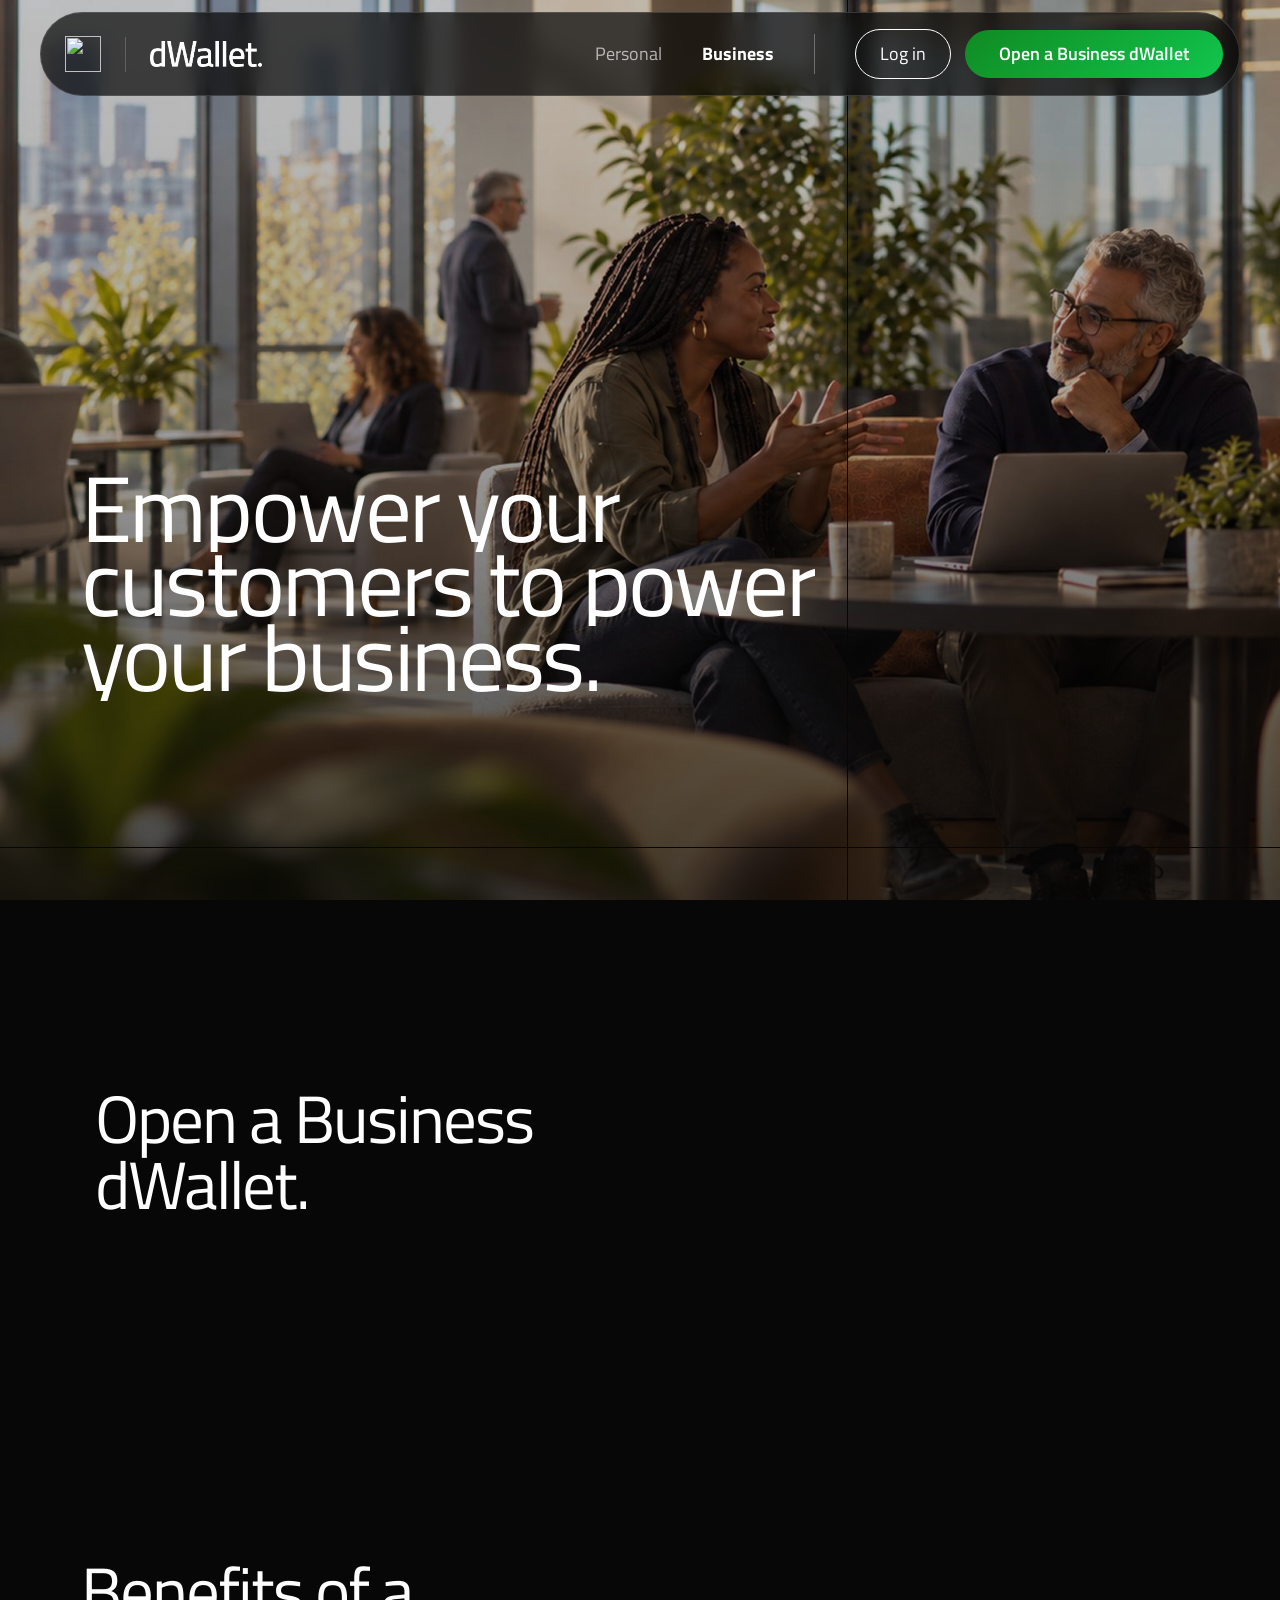
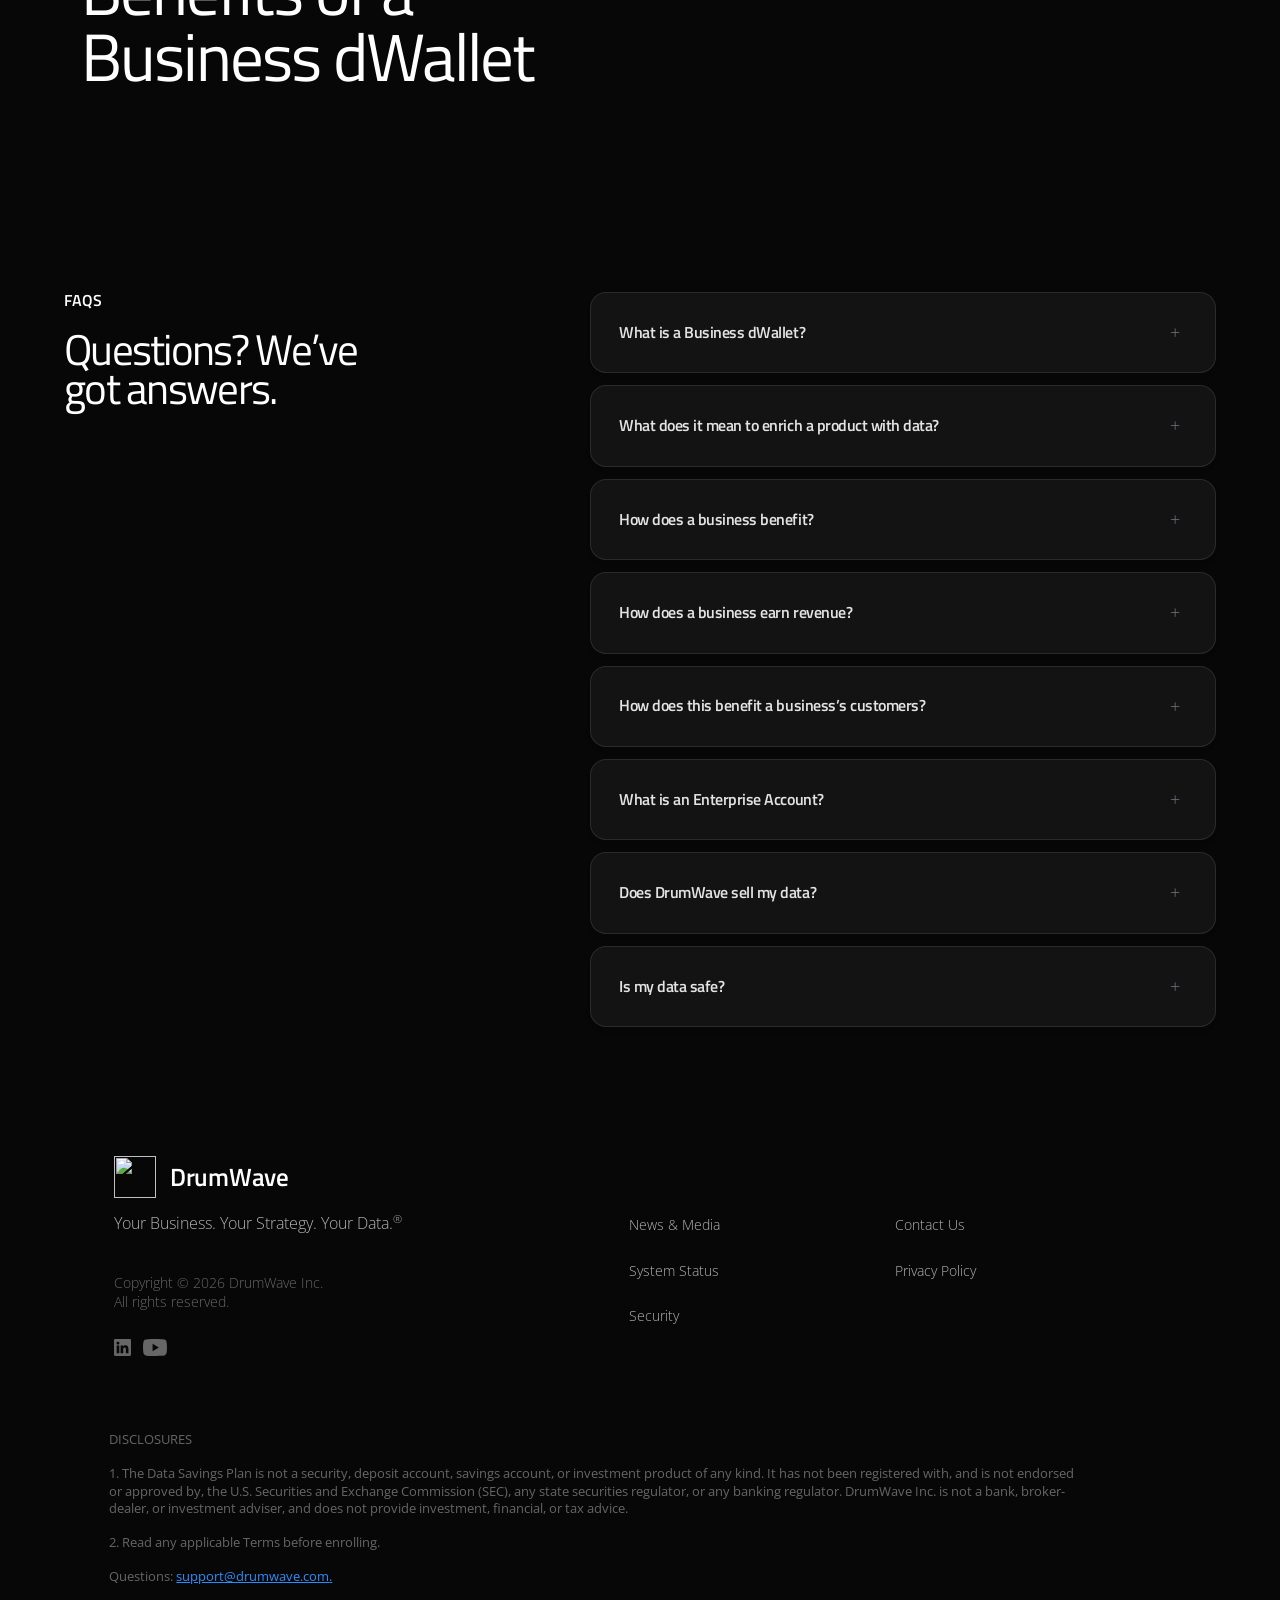
==== commit 9159d95c: "fix: update SEO open graph image, url and canonical tags to dw26dsp.berocket.com.br" ====
--- a/business.html
+++ b/business.html
@@ -6,15 +6,15 @@
 <title>DrumWave for Business: Empower your customers to power your business.</title>
 <meta name="description" content="Empower your customers to power your business with a Business dWallet. Enrich your products with data, unlock a new revenue stream, and deliver more value to the people you serve.">
 <meta name="robots" content="index, follow">
-<link rel="canonical" href="https://drumwave.com/business.html">
+<link rel="canonical" href="https://dw26dsp.berocket.com.br/business.html">
 <meta name="google-site-verification" content="Uno11EyNkLUE6XqBr32cJUTJdfERnW0rC3Rj4m_h0rY">
 
 <meta property="og:type" content="website">
 <meta property="og:site_name" content="DrumWave">
 <meta property="og:title" content="DrumWave for Business: Turn Customer Data Into Revenue">
 <meta property="og:description" content="Empower your customers to power your business with a Business dWallet — a new revenue stream built on data your customers already trust you with.">
-<meta property="og:url" content="https://drumwave.com/business.html">
-<meta property="og:image" content="https://drumwave.com/assets/img/sept8-run-01.jpg">
+<meta property="og:url" content="https://dw26dsp.berocket.com.br/business.html">
+<meta property="og:image" content="https://dw26dsp.berocket.com.br/assets/img/sept8-run-01.jpg">
 <meta property="og:image:width" content="1920">
 <meta property="og:image:height" content="1080">
 <meta property="og:image:alt" content="A barista pulling a shot at an espresso machine in a cafe">
@@ -22,7 +22,7 @@
 <meta name="twitter:card" content="summary_large_image">
 <meta name="twitter:title" content="DrumWave for Business: Turn Customer Data Into Revenue">
 <meta name="twitter:description" content="Empower your customers to power your business with a Business dWallet — a new revenue stream built on data your customers already trust you with.">
-<meta name="twitter:image" content="https://drumwave.com/assets/img/sept8-run-01.jpg">
+<meta name="twitter:image" content="https://dw26dsp.berocket.com.br/assets/img/sept8-run-01.jpg">
 
 <!-- CookieScript consent banner -->
 <script type="text/javascript" src="assets/js/cookiescript.js"></script>
@@ -33,8 +33,8 @@
   "@context": "https://schema.org",
   "@type": "Organization",
   "name": "DrumWave",
-  "url": "https://drumwave.com",
-  "logo": "https://drumwave.com/assets/img/logo.png",
+  "url": "https://dw26dsp.berocket.com.br",
+  "logo": "https://dw26dsp.berocket.com.br/assets/img/logo.png",
   "sameAs": [
     "https://linkedin.com/company/drumwave",
     "https://www.youtube.com/@Drumwave"
@@ -46,8 +46,8 @@
   "@context": "https://schema.org",
   "@type": "BreadcrumbList",
   "itemListElement": [
-    { "@type": "ListItem", "position": 1, "name": "Home", "item": "https://drumwave.com/" },
-    { "@type": "ListItem", "position": 2, "name": "Business", "item": "https://drumwave.com/business.html" }
+    { "@type": "ListItem", "position": 1, "name": "Home", "item": "https://dw26dsp.berocket.com.br/" },
+    { "@type": "ListItem", "position": 2, "name": "Business", "item": "https://dw26dsp.berocket.com.br/business.html" }
   ]
 }
 </script>
